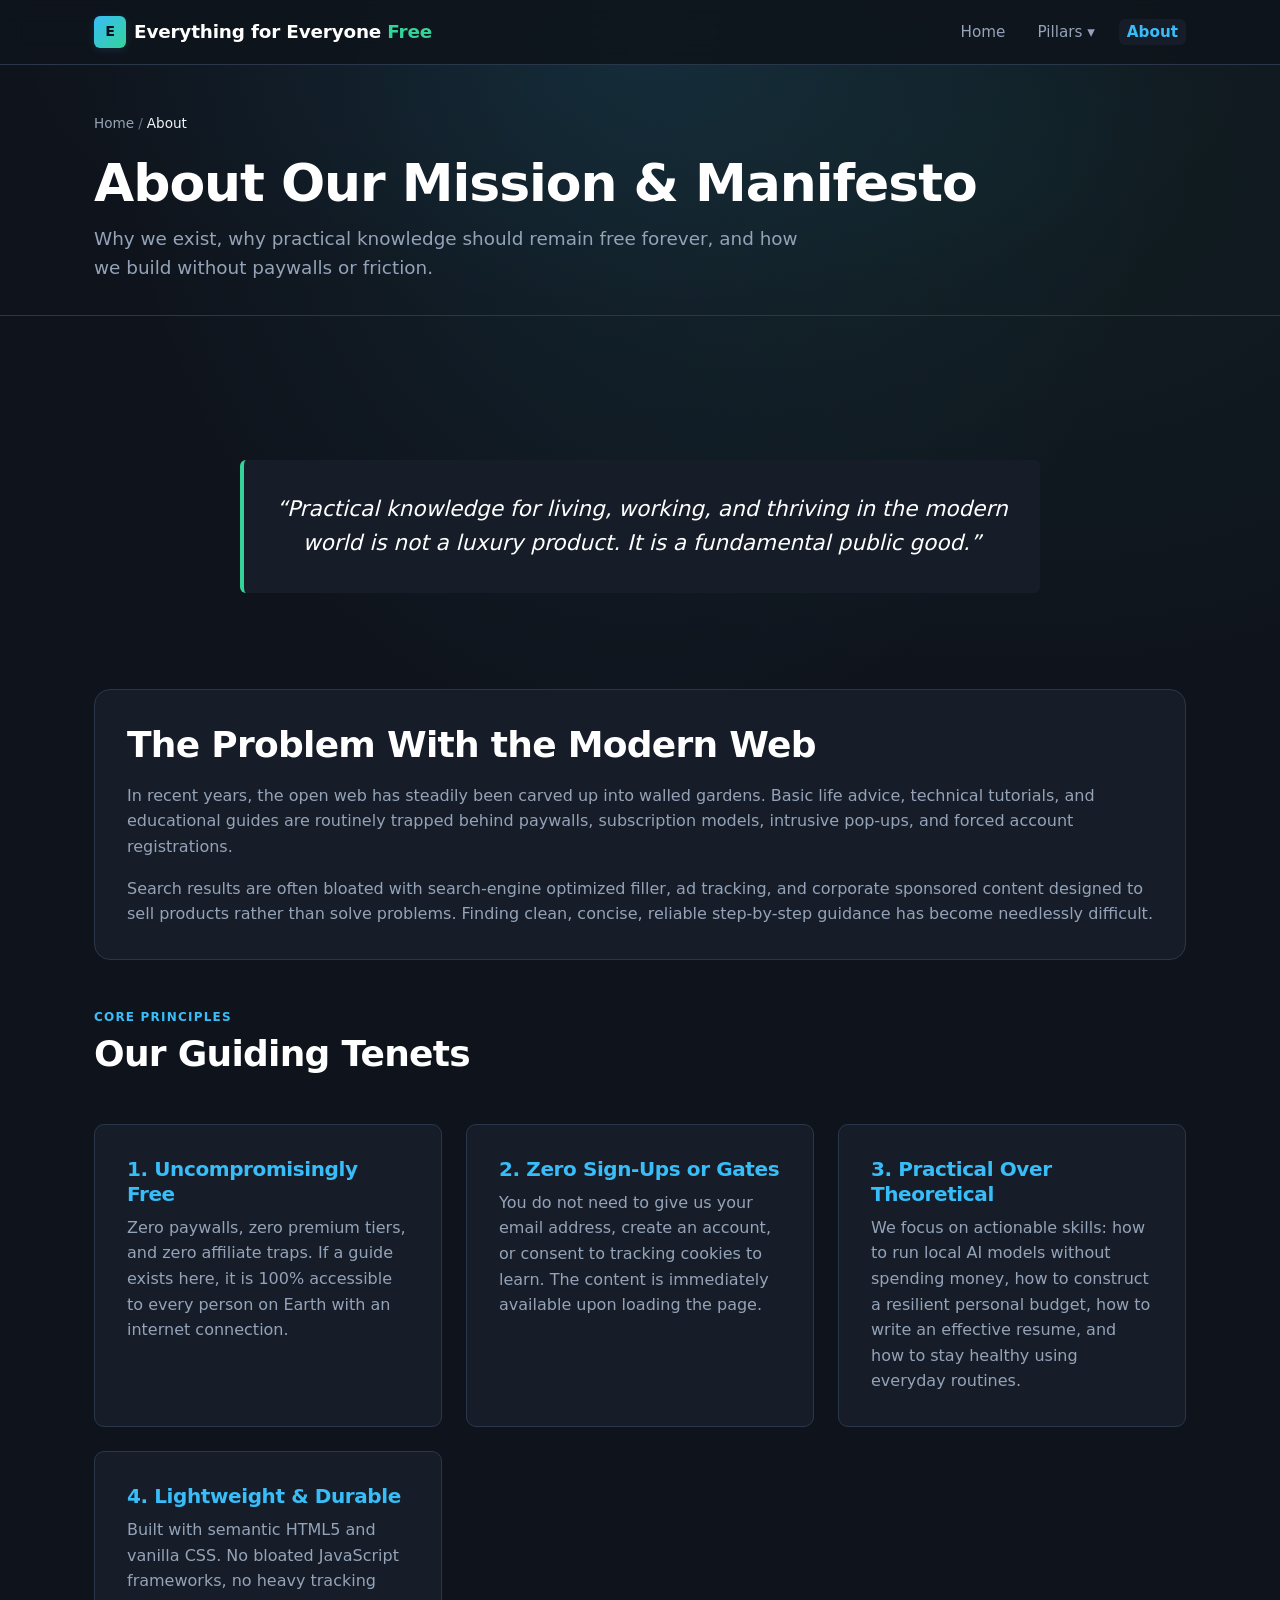
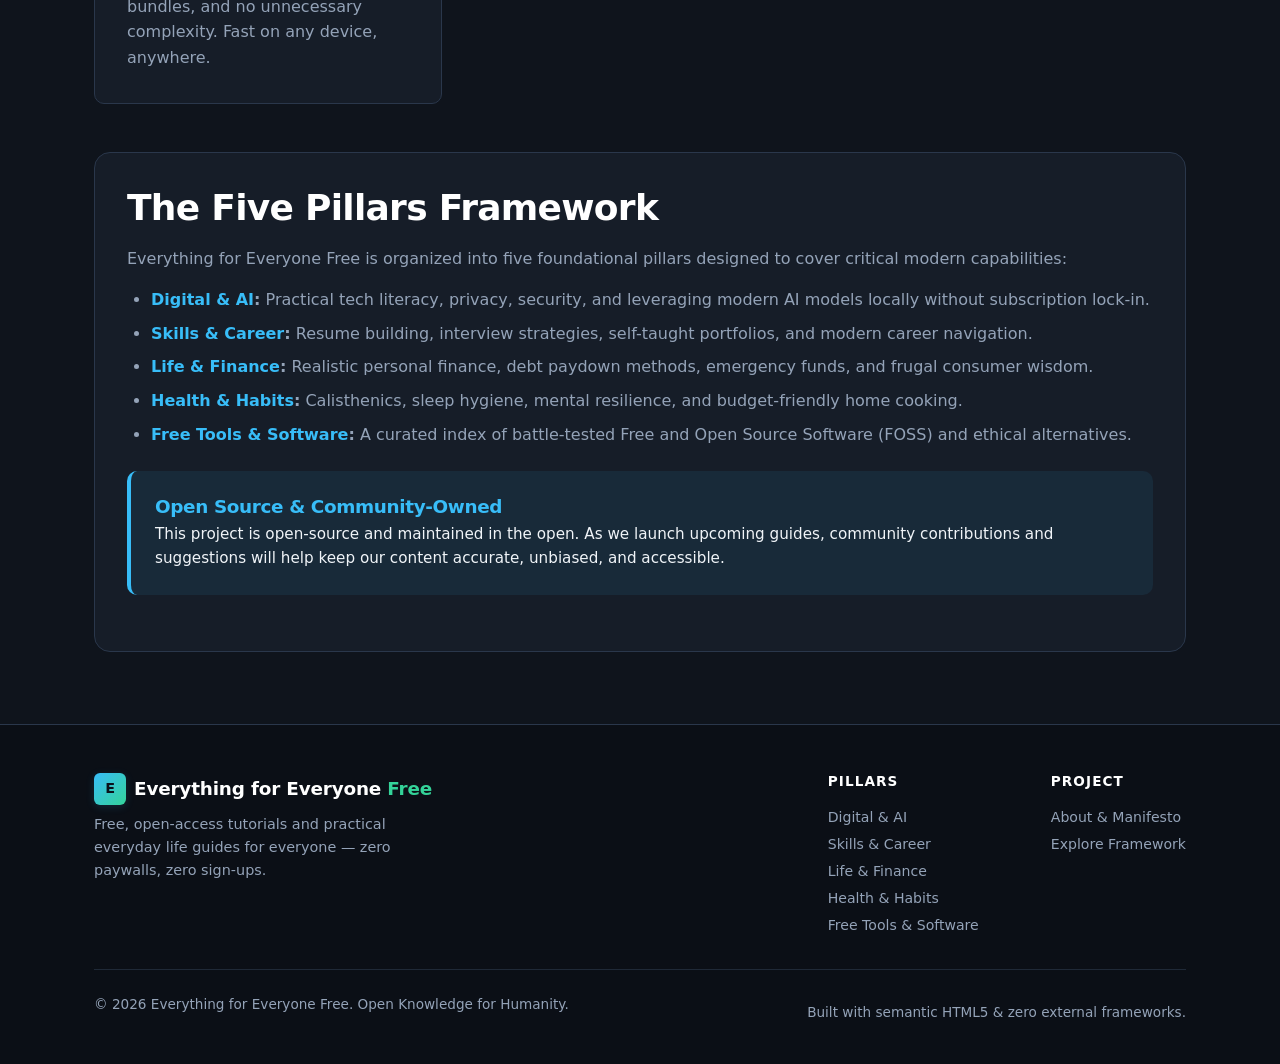
==== about.html @ e53edb07 "Day 01: initial scaffold" ====
<!DOCTYPE html>
<html lang="en">
<head>
  <meta charset="UTF-8">
  <meta name="viewport" content="width=device-width, initial-scale=1.0">
  <meta name="description" content="Learn about the mission, manifesto, and community principles behind Everything for Everyone Free.">
  <title>About &amp; Manifesto — Everything for Everyone Free</title>
  <link rel="stylesheet" href="css/style.css">
</head>
<body>
  <a href="#main-content" class="skip-link">Skip to main content</a>

  <!-- Header & Navigation -->
  <header class="site-header">
    <div class="container header-inner">
      <a href="index.html" class="brand-logo" aria-label="Everything for Everyone Free Homepage">
        <span class="brand-icon">E</span>
        <span>Everything for Everyone <span class="brand-highlight">Free</span></span>
      </a>

      <button class="nav-toggle" aria-label="Toggle navigation menu" aria-expanded="false" aria-controls="primary-nav">
        ☰
      </button>

      <nav id="primary-nav" class="site-nav" aria-label="Primary navigation">
        <ul>
          <li><a href="index.html">Home</a></li>
          <li class="nav-dropdown">
            <a href="index.html#pillars">Pillars ▾</a>
            <div class="nav-dropdown-menu">
              <a href="pillars/digital-ai.html">Digital &amp; AI</a>
              <a href="pillars/skills-career.html">Skills &amp; Career</a>
              <a href="pillars/life-finance.html">Life &amp; Finance</a>
              <a href="pillars/health-habits.html">Health &amp; Habits</a>
              <a href="pillars/free-tools.html">Free Tools</a>
            </div>
          </li>
          <li><a href="about.html" class="active" aria-current="page">About</a></li>
        </ul>
      </nav>
    </div>
  </header>

  <!-- Main Content -->
  <main id="main-content">
    <header class="page-header">
      <div class="container">
        <nav aria-label="Breadcrumb">
          <ul class="breadcrumbs">
            <li><a href="index.html">Home</a></li>
            <li aria-current="page">About</li>
          </ul>
        </nav>
        <h1 class="page-title">About Our Mission &amp; Manifesto</h1>
        <p class="page-intro">
          Why we exist, why practical knowledge should remain free forever, and how we build without paywalls or friction.
        </p>
      </div>
    </header>

    <div class="container" style="padding-bottom: var(--space-3xl);">
      <section class="about-hero">
        <blockquote class="manifesto-quote">
          “Practical knowledge for living, working, and thriving in the modern world is not a luxury product. It is a fundamental public good.”
        </blockquote>
      </section>

      <section class="topic-block" style="margin-bottom: var(--space-2xl);">
        <h2 style="margin-bottom: var(--space-md);">The Problem With the Modern Web</h2>
        <p>
          In recent years, the open web has steadily been carved up into walled gardens. Basic life advice, technical tutorials, and educational guides are routinely trapped behind paywalls, subscription models, intrusive pop-ups, and forced account registrations.
        </p>
        <p>
          Search results are often bloated with search-engine optimized filler, ad tracking, and corporate sponsored content designed to sell products rather than solve problems. Finding clean, concise, reliable step-by-step guidance has become needlessly difficult.
        </p>
      </section>

      <section style="margin-bottom: var(--space-2xl);">
        <div class="section-header" style="text-align: left;">
          <div class="section-tag">Core Principles</div>
          <h2 class="section-title">Our Guiding Tenets</h2>
        </div>

        <div class="grid principles-grid">
          <article class="principle-box">
            <h3>1. Uncompromisingly Free</h3>
            <p>
              Zero paywalls, zero premium tiers, and zero affiliate traps. If a guide exists here, it is 100% accessible to every person on Earth with an internet connection.
            </p>
          </article>

          <article class="principle-box">
            <h3>2. Zero Sign-Ups or Gates</h3>
            <p>
              You do not need to give us your email address, create an account, or consent to tracking cookies to learn. The content is immediately available upon loading the page.
            </p>
          </article>

          <article class="principle-box">
            <h3>3. Practical Over Theoretical</h3>
            <p>
              We focus on actionable skills: how to run local AI models without spending money, how to construct a resilient personal budget, how to write an effective resume, and how to stay healthy using everyday routines.
            </p>
          </article>

          <article class="principle-box">
            <h3>4. Lightweight &amp; Durable</h3>
            <p>
              Built with semantic HTML5 and vanilla CSS. No bloated JavaScript frameworks, no heavy tracking bundles, and no unnecessary complexity. Fast on any device, anywhere.
            </p>
          </article>
        </div>
      </section>

      <section class="topic-block">
        <h2 style="margin-bottom: var(--space-md);">The Five Pillars Framework</h2>
        <p>
          Everything for Everyone Free is organized into five foundational pillars designed to cover critical modern capabilities:
        </p>
        <ul style="padding-left: var(--space-lg); color: var(--color-text-muted); display: flex; flex-direction: column; gap: var(--space-sm); margin-bottom: var(--space-lg);">
          <li><strong><a href="pillars/digital-ai.html">Digital &amp; AI</a>:</strong> Practical tech literacy, privacy, security, and leveraging modern AI models locally without subscription lock-in.</li>
          <li><strong><a href="pillars/skills-career.html">Skills &amp; Career</a>:</strong> Resume building, interview strategies, self-taught portfolios, and modern career navigation.</li>
          <li><strong><a href="pillars/life-finance.html">Life &amp; Finance</a>:</strong> Realistic personal finance, debt paydown methods, emergency funds, and frugal consumer wisdom.</li>
          <li><strong><a href="pillars/health-habits.html">Health &amp; Habits</a>:</strong> Calisthenics, sleep hygiene, mental resilience, and budget-friendly home cooking.</li>
          <li><strong><a href="pillars/free-tools.html">Free Tools &amp; Software</a>:</strong> A curated index of battle-tested Free and Open Source Software (FOSS) and ethical alternatives.</li>
        </ul>
        <div class="callout">
          <h4>Open Source &amp; Community-Owned</h4>
          <p>
            This project is open-source and maintained in the open. As we launch upcoming guides, community contributions and suggestions will help keep our content accurate, unbiased, and accessible.
          </p>
        </div>
      </section>
    </div>
  </main>

  <!-- Site Footer -->
  <footer class="site-footer">
    <div class="container footer-inner">
      <div class="footer-top">
        <div class="footer-brand">
          <a href="index.html" class="brand-logo">
            <span class="brand-icon">E</span>
            <span>Everything for Everyone <span class="brand-highlight">Free</span></span>
          </a>
          <p>
            Free, open-access tutorials and practical everyday life guides for everyone — zero paywalls, zero sign-ups.
          </p>
        </div>

        <div class="footer-links-group">
          <div class="footer-col">
            <h4>Pillars</h4>
            <ul>
              <li><a href="pillars/digital-ai.html">Digital &amp; AI</a></li>
              <li><a href="pillars/skills-career.html">Skills &amp; Career</a></li>
              <li><a href="pillars/life-finance.html">Life &amp; Finance</a></li>
              <li><a href="pillars/health-habits.html">Health &amp; Habits</a></li>
              <li><a href="pillars/free-tools.html">Free Tools &amp; Software</a></li>
            </ul>
          </div>

          <div class="footer-col">
            <h4>Project</h4>
            <ul>
              <li><a href="about.html">About &amp; Manifesto</a></li>
              <li><a href="index.html#pillars">Explore Framework</a></li>
            </ul>
          </div>
        </div>
      </div>

      <div class="footer-bottom">
        <p>© <span class="current-year">2026</span> Everything for Everyone Free. Open Knowledge for Humanity.</p>
        <p>Built with semantic HTML5 &amp; zero external frameworks.</p>
      </div>
    </div>
  </footer>

  <script src="js/main.js"></script>
</body>
</html>
---- css/style.css ----
/* ==========================================================================
   Everything for Everyone Free — Core Stylesheet
   Zero external frameworks. Pure semantic HTML5 + Modern CSS.
   ========================================================================== */

/* --- Custom Properties / Design Tokens --- */
:root {
  --font-sans: system-ui, -apple-system, BlinkMacSystemFont, "Segoe UI", Roboto, "Helvetica Neue", Arial, sans-serif;
  --font-mono: ui-monospace, SFMono-Regular, Menlo, Monaco, Consolas, "Liberation Mono", "Courier New", monospace;

  /* Color Palette - Clean, high contrast, warm neutral aesthetic */
  --color-bg: #0f141c;
  --color-surface: #161d28;
  --color-surface-hover: #1e2736;
  --color-surface-elevated: #242f42;
  --color-border: #2a374b;
  --color-border-subtle: #1f2937;
  
  --color-text: #f0f4f8;
  --color-text-muted: #94a3b8;
  --color-text-dim: #64748b;
  
  --color-primary: #38bdf8;
  --color-primary-glow: rgba(56, 189, 248, 0.15);
  --color-primary-dark: #0284c7;
  --color-accent: #34d399;
  --color-accent-glow: rgba(52, 211, 153, 0.15);
  
  /* Pillar Badge Colors */
  --pillar-ai: #60a5fa;
  --pillar-career: #a78bfa;
  --pillar-finance: #34d399;
  --pillar-health: #fbbf24;
  --pillar-tools: #f472b6;

  /* Spacing Scale */
  --space-xs: 0.25rem;
  --space-sm: 0.5rem;
  --space-md: 1rem;
  --space-lg: 1.5rem;
  --space-xl: 2rem;
  --space-2xl: 3rem;
  --space-3xl: 4.5rem;

  /* Sizing & Borders */
  --container-max: 1140px;
  --radius-sm: 6px;
  --radius-md: 10px;
  --radius-lg: 16px;
  --radius-full: 9999px;

  /* Transitions */
  --transition-fast: 150ms ease;
  --transition-normal: 250ms ease;
  
  /* Elevation Shadows */
  --shadow-sm: 0 1px 2px rgba(0, 0, 0, 0.3);
  --shadow-md: 0 4px 12px rgba(0, 0, 0, 0.35);
  --shadow-lg: 0 12px 32px rgba(0, 0, 0, 0.45);
}

/* --- Base / Reset Styles --- */
*, *::before, *::after {
  box-sizing: border-box;
  margin: 0;
  padding: 0;
}

html {
  font-family: var(--font-sans);
  font-size: 16px;
  line-height: 1.6;
  color: var(--color-text);
  background-color: var(--color-bg);
  scroll-behavior: smooth;
  -webkit-text-size-adjust: 100%;
}

body {
  min-height: 100vh;
  display: flex;
  flex-direction: column;
  background-color: var(--color-bg);
  background-image: 
    radial-gradient(ellipse at 50% 0%, rgba(56, 189, 248, 0.08) 0%, transparent 60%),
    radial-gradient(ellipse at 80% 20%, rgba(52, 211, 153, 0.05) 0%, transparent 50%);
  background-repeat: no-repeat;
  background-attachment: fixed;
}

img, svg, picture {
  display: block;
  max-width: 100%;
}

a {
  color: var(--color-primary);
  text-decoration: none;
  transition: color var(--transition-fast);
}

a:hover {
  color: #7dd3fc;
  text-decoration: underline;
  text-underline-offset: 3px;
}

/* Accessible focus ring */
:focus-visible {
  outline: 2px solid var(--color-primary);
  outline-offset: 3px;
  border-radius: var(--radius-sm);
}

/* Skip link for keyboard accessibility */
.skip-link {
  position: absolute;
  top: -100px;
  left: var(--space-md);
  background: var(--color-primary);
  color: #0f172a;
  padding: var(--space-sm) var(--space-md);
  font-weight: 600;
  border-radius: var(--radius-sm);
  z-index: 9999;
  transition: top var(--transition-fast);
}

.skip-link:focus {
  top: var(--space-md);
}

/* Typography elements */
h1, h2, h3, h4, h5, h6 {
  color: #ffffff;
  line-height: 1.25;
  font-weight: 700;
  letter-spacing: -0.02em;
}

h1 { font-size: clamp(2rem, 5vw, 3.25rem); }
h2 { font-size: clamp(1.5rem, 3.5vw, 2.25rem); }
h3 { font-size: clamp(1.2rem, 2.5vw, 1.5rem); }
h4 { font-size: 1.15rem; }

p {
  margin-bottom: var(--space-md);
  color: var(--color-text-muted);
}

p:last-child {
  margin-bottom: 0;
}

code {
  font-family: var(--font-mono);
  font-size: 0.9em;
  background-color: var(--color-surface-elevated);
  padding: 0.15em 0.4em;
  border-radius: var(--radius-sm);
  color: #e2e8f0;
}

/* --- Layout Container --- */
.container {
  width: 100%;
  max-width: var(--container-max);
  margin-inline: auto;
  padding-inline: var(--space-lg);
}

/* --- Site Header & Navigation --- */
.site-header {
  position: sticky;
  top: 0;
  z-index: 100;
  background-color: rgba(15, 20, 28, 0.85);
  backdrop-filter: blur(12px);
  -webkit-backdrop-filter: blur(12px);
  border-bottom: 1px solid var(--color-border);
}

.header-inner {
  display: flex;
  align-items: center;
  justify-content: space-between;
  padding-block: var(--space-md);
}

.brand-logo {
  display: flex;
  align-items: center;
  gap: var(--space-sm);
  font-size: 1.15rem;
  font-weight: 700;
  color: #ffffff;
  text-decoration: none;
  letter-spacing: -0.01em;
}

.brand-logo:hover {
  text-decoration: none;
}

.brand-icon {
  display: inline-flex;
  align-items: center;
  justify-content: center;
  width: 32px;
  height: 32px;
  background: linear-gradient(135deg, var(--color-primary), var(--color-accent));
  color: #0b111a;
  border-radius: var(--radius-sm);
  font-weight: 800;
  font-size: 0.9rem;
  box-shadow: 0 2px 8px var(--color-primary-glow);
}

.brand-highlight {
  color: var(--color-accent);
  font-weight: 800;
}

.nav-toggle {
  display: none;
  background: transparent;
  border: 1px solid var(--color-border);
  color: var(--color-text);
  padding: var(--space-xs) var(--space-sm);
  border-radius: var(--radius-sm);
  font-size: 1.25rem;
  cursor: pointer;
  line-height: 1;
}

.site-nav ul {
  display: flex;
  align-items: center;
  list-style: none;
  gap: var(--space-md);
}

.site-nav a {
  color: var(--color-text-muted);
  font-size: 0.95rem;
  font-weight: 500;
  padding: var(--space-xs) var(--space-sm);
  border-radius: var(--radius-sm);
  transition: all var(--transition-fast);
}

.site-nav a:hover,
.site-nav a.active {
  color: #ffffff;
  background-color: var(--color-surface);
  text-decoration: none;
}

.site-nav a.active {
  color: var(--color-primary);
  font-weight: 600;
}

/* Nav dropdown for pillars */
.nav-dropdown {
  position: relative;
}

.nav-dropdown-menu {
  display: none;
  position: absolute;
  top: 100%;
  left: 0;
  min-width: 200px;
  background-color: var(--color-surface);
  border: 1px solid var(--color-border);
  border-radius: var(--radius-md);
  padding: var(--space-xs) 0;
  box-shadow: var(--shadow-lg);
  flex-direction: column;
  gap: 2px;
  z-index: 101;
}

.nav-dropdown:hover .nav-dropdown-menu,
.nav-dropdown:focus-within .nav-dropdown-menu {
  display: flex;
}

.nav-dropdown-menu a {
  padding: var(--space-xs) var(--space-md);
  border-radius: 0;
  width: 100%;
  display: block;
}

/* --- Hero Section --- */
.hero-section {
  padding-block: var(--space-3xl) var(--space-2xl);
  text-align: center;
  position: relative;
}

.hero-badge {
  display: inline-flex;
  align-items: center;
  gap: var(--space-xs);
  padding: 0.35rem 0.85rem;
  border-radius: var(--radius-full);
  background-color: var(--color-surface);
  border: 1px solid var(--color-border);
  color: var(--color-accent);
  font-size: 0.85rem;
  font-weight: 600;
  margin-bottom: var(--space-lg);
  box-shadow: 0 2px 8px rgba(0, 0, 0, 0.2);
}

.hero-badge .pulse-dot {
  width: 8px;
  height: 8px;
  background-color: var(--color-accent);
  border-radius: 50%;
  box-shadow: 0 0 8px var(--color-accent);
}

.hero-title {
  margin-bottom: var(--space-lg);
  max-width: 860px;
  margin-inline: auto;
}

.gradient-text {
  background: linear-gradient(135deg, #ffffff 40%, var(--color-primary) 80%, var(--color-accent) 100%);
  -webkit-background-clip: text;
  -webkit-text-fill-color: transparent;
  background-clip: text;
}

.hero-subtitle {
  font-size: clamp(1.1rem, 2.2vw, 1.35rem);
  max-width: 720px;
  margin-inline: auto;
  margin-bottom: var(--space-2xl);
  color: var(--color-text-muted);
  line-height: 1.6;
}

.hero-actions {
  display: flex;
  flex-wrap: wrap;
  gap: var(--space-md);
  justify-content: center;
  align-items: center;
  margin-bottom: var(--space-2xl);
}

/* --- Buttons & Pills --- */
.btn {
  display: inline-flex;
  align-items: center;
  justify-content: center;
  gap: var(--space-xs);
  padding: 0.75rem 1.4rem;
  font-size: 0.95rem;
  font-weight: 600;
  border-radius: var(--radius-md);
  border: 1px solid transparent;
  cursor: pointer;
  text-decoration: none;
  transition: all var(--transition-fast);
  line-height: 1.2;
}

.btn:hover {
  text-decoration: none;
  transform: translateY(-1px);
}

.btn:active {
  transform: translateY(0);
}

.btn-primary {
  background-color: var(--color-primary);
  color: #0b111a;
  box-shadow: 0 4px 14px var(--color-primary-glow);
}

.btn-primary:hover {
  background-color: #7dd3fc;
  box-shadow: 0 6px 20px rgba(56, 189, 248, 0.35);
  color: #0b111a;
}

.btn-secondary {
  background-color: var(--color-surface);
  color: var(--color-text);
  border-color: var(--color-border);
}

.btn-secondary:hover {
  background-color: var(--color-surface-hover);
  border-color: var(--color-text-dim);
  color: #ffffff;
}

/* --- Feature Highlights / Pillars Grid --- */
.section-header {
  text-align: center;
  margin-bottom: var(--space-2xl);
}

.section-tag {
  text-transform: uppercase;
  font-size: 0.75rem;
  letter-spacing: 0.1em;
  font-weight: 700;
  color: var(--color-primary);
  margin-bottom: var(--space-xs);
}

.section-title {
  margin-bottom: var(--space-sm);
}

.section-desc {
  max-width: 620px;
  margin-inline: auto;
  font-size: 1.05rem;
}

.grid {
  display: grid;
  gap: var(--space-lg);
}

.pillars-grid {
  grid-template-columns: repeat(auto-fit, minmax(300px, 1fr));
}

.pillar-card {
  background-color: var(--color-surface);
  border: 1px solid var(--color-border);
  border-radius: var(--radius-lg);
  padding: var(--space-xl);
  display: flex;
  flex-direction: column;
  text-decoration: none;
  color: inherit;
  position: relative;
  overflow: hidden;
  transition: transform var(--transition-normal), border-color var(--transition-normal), box-shadow var(--transition-normal);
}

.pillar-card::before {
  content: "";
  position: absolute;
  top: 0;
  left: 0;
  right: 0;
  height: 3px;
  background: var(--pillar-color, var(--color-primary));
  opacity: 0.8;
  transition: opacity var(--transition-fast);
}

.pillar-card:hover {
  text-decoration: none;
  transform: translateY(-4px);
  border-color: var(--color-text-dim);
  box-shadow: var(--shadow-lg);
}

.pillar-card:hover::before {
  opacity: 1;
  height: 4px;
}

.pillar-ai { --pillar-color: var(--pillar-ai); }
.pillar-career { --pillar-color: var(--pillar-career); }
.pillar-finance { --pillar-color: var(--pillar-finance); }
.pillar-health { --pillar-color: var(--pillar-health); }
.pillar-tools { --pillar-color: var(--pillar-tools); }

.card-icon {
  font-size: 1.75rem;
  margin-bottom: var(--space-md);
  display: inline-block;
}

.card-title {
  font-size: 1.25rem;
  margin-bottom: var(--space-xs);
  display: flex;
  align-items: center;
  justify-content: space-between;
}

.card-title .arrow {
  font-size: 1rem;
  color: var(--color-text-dim);
  transition: transform var(--transition-fast), color var(--transition-fast);
}

.pillar-card:hover .card-title .arrow {
  color: var(--pillar-color, var(--color-primary));
  transform: translateX(4px);
}

.card-desc {
  font-size: 0.95rem;
  line-height: 1.5;
  color: var(--color-text-muted);
  flex-grow: 1;
  margin-bottom: var(--space-md);
}

.card-tags {
  display: flex;
  flex-wrap: wrap;
  gap: var(--space-xs);
  margin-top: auto;
}

.tag {
  font-size: 0.75rem;
  padding: 0.2rem 0.5rem;
  border-radius: var(--radius-sm);
  background-color: var(--color-surface-elevated);
  color: var(--color-text-muted);
  font-weight: 500;
}

/* --- Pledge / Value Props --- */
.values-section {
  padding-block: var(--space-3xl);
  border-top: 1px solid var(--color-border-subtle);
  border-bottom: 1px solid var(--color-border-subtle);
  background-color: rgba(22, 29, 40, 0.4);
}

.values-grid {
  grid-template-columns: repeat(auto-fit, minmax(240px, 1fr));
}

.value-card {
  padding: var(--space-lg);
  border-radius: var(--radius-md);
  background-color: var(--color-surface);
  border: 1px solid var(--color-border);
}

.value-card h3 {
  font-size: 1.15rem;
  margin-bottom: var(--space-xs);
  display: flex;
  align-items: center;
  gap: var(--space-xs);
}

.value-card p {
  font-size: 0.9rem;
  color: var(--color-text-muted);
}

/* --- Page Header for Subpages --- */
.page-header {
  padding-block: var(--space-2xl) var(--space-xl);
  border-bottom: 1px solid var(--color-border);
  margin-bottom: var(--space-2xl);
  background: radial-gradient(ellipse at top, rgba(56, 189, 248, 0.05) 0%, transparent 70%);
}

.breadcrumbs {
  display: flex;
  align-items: center;
  gap: var(--space-xs);
  font-size: 0.85rem;
  color: var(--color-text-dim);
  margin-bottom: var(--space-md);
  list-style: none;
}

.breadcrumbs li:not(:last-child)::after {
  content: "/";
  margin-left: var(--space-xs);
  color: var(--color-text-dim);
}

.breadcrumbs a {
  color: var(--color-text-muted);
}

.breadcrumbs a:hover {
  color: var(--color-primary);
}

.breadcrumbs [aria-current="page"] {
  color: var(--color-text);
  font-weight: 500;
}

.page-title {
  margin-bottom: var(--space-sm);
}

.page-intro {
  font-size: 1.15rem;
  color: var(--color-text-muted);
  max-width: 720px;
}

/* --- Content Modules / Article Lists --- */
.content-grid {
  display: grid;
  grid-template-columns: 2fr 1fr;
  gap: var(--space-2xl);
  align-items: start;
}

.main-content {
  display: flex;
  flex-direction: column;
  gap: var(--space-2xl);
}

.sidebar {
  background-color: var(--color-surface);
  border: 1px solid var(--color-border);
  border-radius: var(--radius-lg);
  padding: var(--space-lg);
  position: sticky;
  top: 5rem;
}

.sidebar h3 {
  font-size: 1.1rem;
  margin-bottom: var(--space-md);
  padding-bottom: var(--space-xs);
  border-bottom: 1px solid var(--color-border);
}

.sidebar-list {
  list-style: none;
  display: flex;
  flex-direction: column;
  gap: var(--space-sm);
}

.sidebar-list a {
  display: block;
  font-size: 0.9rem;
  color: var(--color-text-muted);
  padding: var(--space-xs) var(--space-sm);
  border-radius: var(--radius-sm);
}

.sidebar-list a:hover {
  background-color: var(--color-surface-elevated);
  color: #ffffff;
  text-decoration: none;
}

.topic-block {
  background-color: var(--color-surface);
  border: 1px solid var(--color-border);
  border-radius: var(--radius-lg);
  padding: var(--space-xl);
}

.topic-header {
  display: flex;
  align-items: baseline;
  justify-content: space-between;
  margin-bottom: var(--space-md);
  flex-wrap: wrap;
  gap: var(--space-sm);
}

.topic-status {
  font-size: 0.75rem;
  font-weight: 600;
  padding: 0.2rem 0.6rem;
  border-radius: var(--radius-full);
  background-color: rgba(52, 211, 153, 0.15);
  color: var(--color-accent);
}

.topic-status.planned {
  background-color: rgba(96, 165, 250, 0.15);
  color: var(--pillar-ai);
}

.resource-list {
  list-style: none;
  display: flex;
  flex-direction: column;
  gap: var(--space-md);
}

.resource-item {
  border: 1px solid var(--color-border);
  border-radius: var(--radius-md);
  padding: var(--space-md);
  background-color: var(--color-surface-elevated);
  transition: transform var(--transition-fast), border-color var(--transition-fast);
}

.resource-item:hover {
  transform: translateY(-2px);
  border-color: var(--color-primary);
}

.resource-item h4 {
  font-size: 1rem;
  margin-bottom: var(--space-xs);
  color: #ffffff;
}

.resource-item p {
  font-size: 0.88rem;
  margin-bottom: 0;
  color: var(--color-text-muted);
}

/* Callout Box */
.callout {
  padding: var(--space-lg);
  border-radius: var(--radius-md);
  background-color: rgba(56, 189, 248, 0.08);
  border-left: 4px solid var(--color-primary);
  margin-block: var(--space-lg);
}

.callout h4 {
  margin-bottom: var(--space-xs);
  color: var(--color-primary);
}

.callout p {
  color: var(--color-text);
  font-size: 0.95rem;
}

/* --- About Page Specifics --- */
.about-hero {
  max-width: 800px;
  margin-inline: auto;
  text-align: center;
  padding-block: var(--space-2xl);
}

.principles-grid {
  grid-template-columns: repeat(auto-fit, minmax(280px, 1fr));
  margin-block: var(--space-xl);
}

.principle-box {
  background-color: var(--color-surface);
  border: 1px solid var(--color-border);
  border-radius: var(--radius-md);
  padding: var(--space-xl);
}

.principle-box h3 {
  font-size: 1.25rem;
  margin-bottom: var(--space-sm);
  color: var(--color-primary);
}

.manifesto-quote {
  font-size: 1.35rem;
  line-height: 1.6;
  font-style: italic;
  padding: var(--space-xl);
  border-left: 4px solid var(--color-accent);
  background-color: var(--color-surface);
  border-radius: var(--radius-sm);
  margin-block: var(--space-2xl);
  color: #ffffff;
}

/* --- Site Footer --- */
.site-footer {
  margin-top: auto;
  border-top: 1px solid var(--color-border);
  background-color: #0b0f16;
  padding-block: var(--space-2xl) var(--space-xl);
  font-size: 0.9rem;
}

.footer-inner {
  display: flex;
  flex-direction: column;
  gap: var(--space-xl);
}

.footer-top {
  display: flex;
  justify-content: space-between;
  flex-wrap: wrap;
  gap: var(--space-2xl);
}

.footer-brand {
  max-width: 360px;
}

.footer-brand p {
  font-size: 0.9rem;
  margin-top: var(--space-sm);
}

.footer-links-group {
  display: flex;
  flex-wrap: wrap;
  gap: var(--space-3xl);
}

.footer-col h4 {
  font-size: 0.85rem;
  text-transform: uppercase;
  letter-spacing: 0.08em;
  color: #ffffff;
  margin-bottom: var(--space-md);
}

.footer-col ul {
  list-style: none;
  display: flex;
  flex-direction: column;
  gap: var(--space-xs);
}

.footer-col a {
  color: var(--color-text-muted);
  font-size: 0.88rem;
}

.footer-col a:hover {
  color: #ffffff;
}

.footer-bottom {
  display: flex;
  justify-content: space-between;
  align-items: center;
  flex-wrap: wrap;
  gap: var(--space-md);
  padding-top: var(--space-lg);
  border-top: 1px solid var(--color-border-subtle);
  color: var(--color-text-dim);
  font-size: 0.85rem;
}

/* --- Responsive Adjustments --- */
@media (max-width: 860px) {
  .content-grid {
    grid-template-columns: 1fr;
  }
  
  .sidebar {
    position: static;
    order: -1;
  }
}

@media (max-width: 768px) {
  .nav-toggle {
    display: block;
  }

  .site-nav {
    display: none;
    position: absolute;
    top: 100%;
    left: 0;
    right: 0;
    background-color: var(--color-surface);
    border-bottom: 1px solid var(--color-border);
    padding: var(--space-md);
    box-shadow: var(--shadow-lg);
  }

  .site-nav.is-open {
    display: block;
  }

  .site-nav ul {
    flex-direction: column;
    align-items: flex-start;
    gap: var(--space-xs);
  }

  .site-nav a {
    display: block;
    width: 100%;
    padding: var(--space-sm);
  }

  .nav-dropdown {
    width: 100%;
  }

  .nav-dropdown-menu {
    position: static;
    display: flex;
    background-color: var(--color-surface-elevated);
    box-shadow: none;
    border: none;
    margin-left: var(--space-md);
    margin-top: var(--space-xs);
  }

  .footer-top {
    flex-direction: column;
    gap: var(--space-xl);
  }

  .footer-links-group {
    gap: var(--space-xl);
  }
}
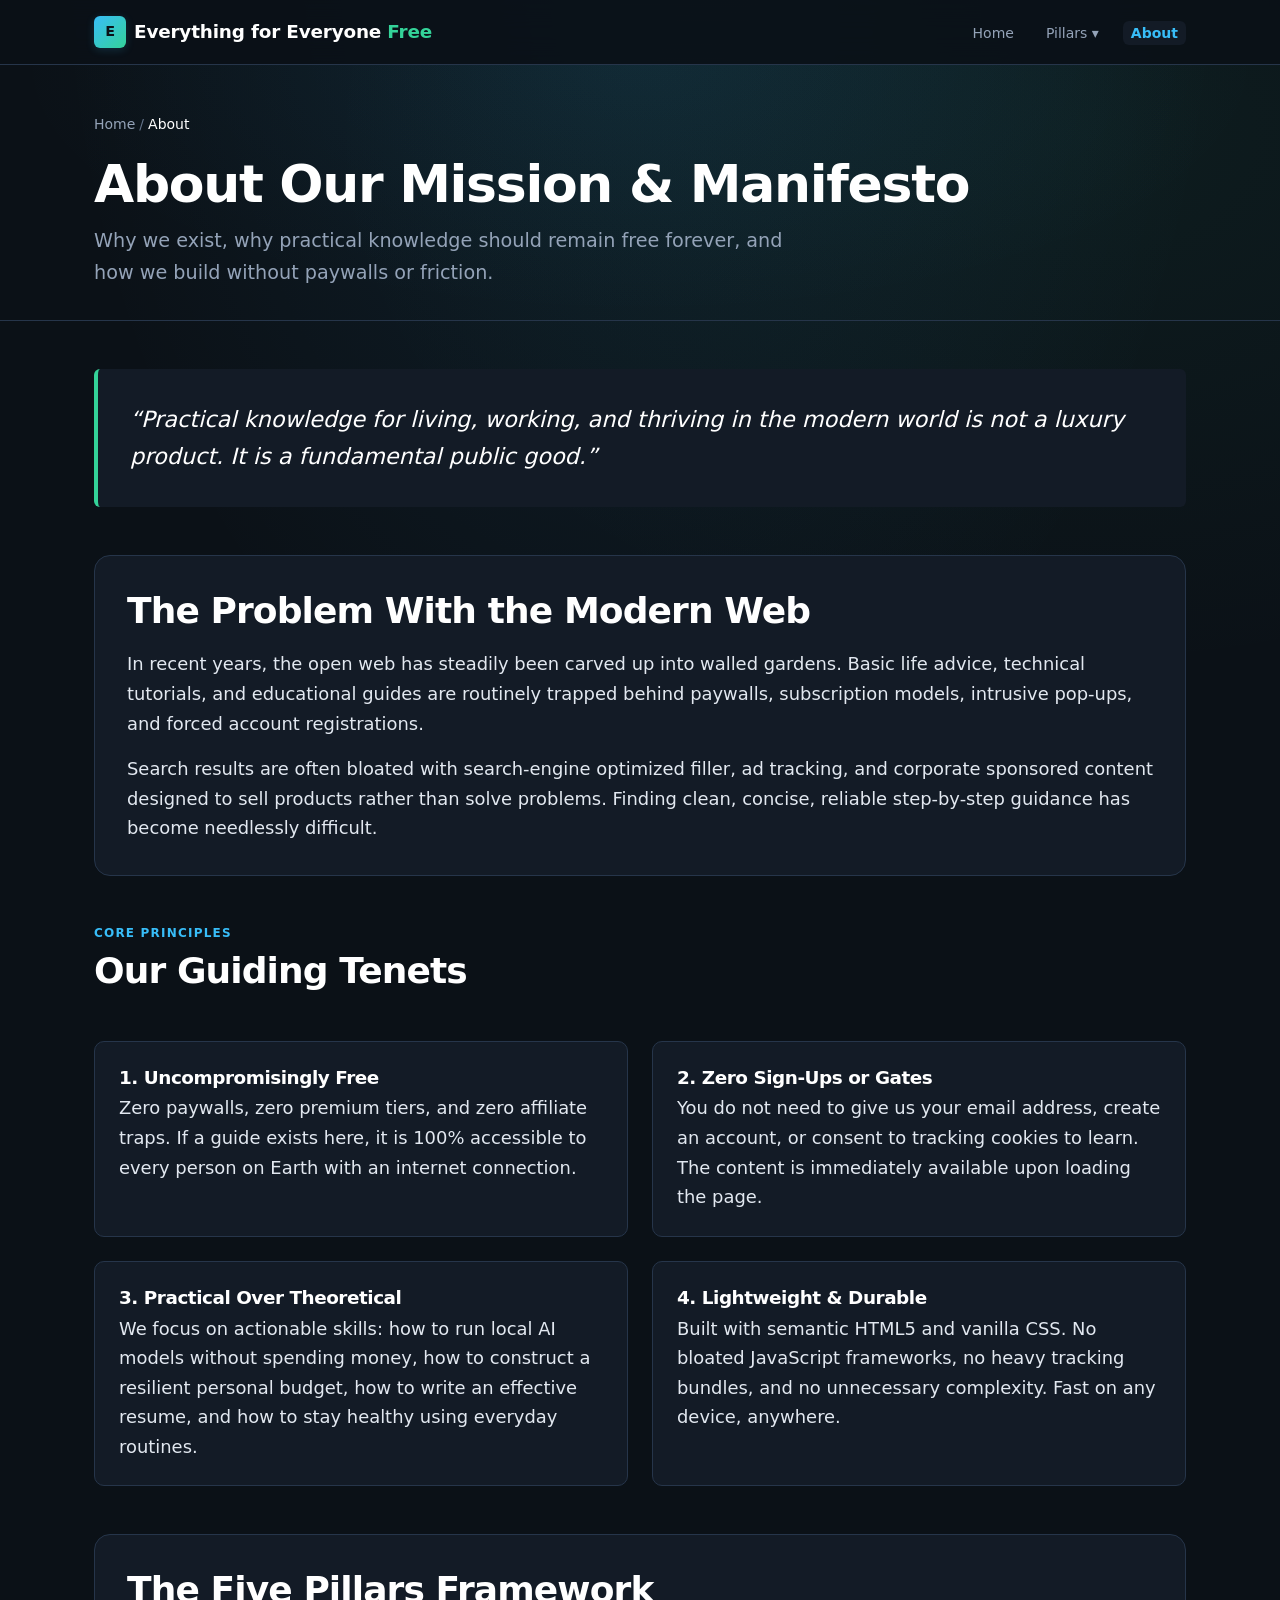
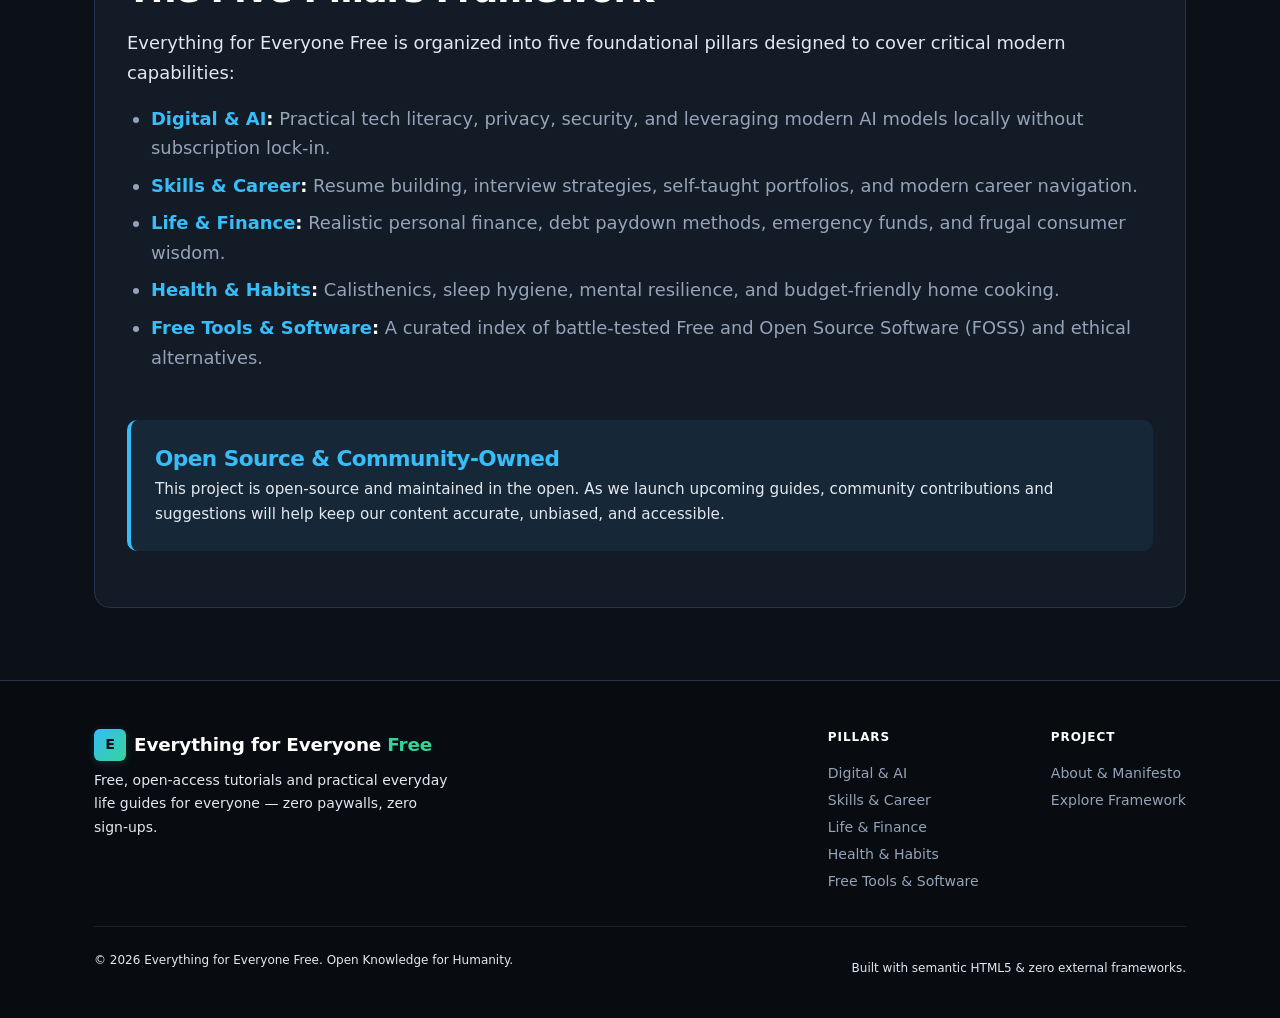
==== commit 7dec019b: "Day 02: global CSS system and mobile grid" ====
--- a/about.html
+++ b/about.html
@@ -65,7 +65,7 @@
         </blockquote>
       </section>
 
-      <section class="topic-block" style="margin-bottom: var(--space-2xl);">
+      <section class="card topic-block" style="margin-bottom: var(--space-2xl);">
         <h2 style="margin-bottom: var(--space-md);">The Problem With the Modern Web</h2>
         <p>
           In recent years, the open web has steadily been carved up into walled gardens. Basic life advice, technical tutorials, and educational guides are routinely trapped behind paywalls, subscription models, intrusive pop-ups, and forced account registrations.
@@ -81,29 +81,29 @@
           <h2 class="section-title">Our Guiding Tenets</h2>
         </div>
 
-        <div class="grid principles-grid">
-          <article class="principle-box">
+        <div class="grid-2 principles-grid">
+          <article class="card principle-box">
             <h3>1. Uncompromisingly Free</h3>
             <p>
               Zero paywalls, zero premium tiers, and zero affiliate traps. If a guide exists here, it is 100% accessible to every person on Earth with an internet connection.
             </p>
           </article>
 
-          <article class="principle-box">
+          <article class="card principle-box">
             <h3>2. Zero Sign-Ups or Gates</h3>
             <p>
               You do not need to give us your email address, create an account, or consent to tracking cookies to learn. The content is immediately available upon loading the page.
             </p>
           </article>
 
-          <article class="principle-box">
+          <article class="card principle-box">
             <h3>3. Practical Over Theoretical</h3>
             <p>
               We focus on actionable skills: how to run local AI models without spending money, how to construct a resilient personal budget, how to write an effective resume, and how to stay healthy using everyday routines.
             </p>
           </article>
 
-          <article class="principle-box">
+          <article class="card principle-box">
             <h3>4. Lightweight &amp; Durable</h3>
             <p>
               Built with semantic HTML5 and vanilla CSS. No bloated JavaScript frameworks, no heavy tracking bundles, and no unnecessary complexity. Fast on any device, anywhere.
@@ -112,7 +112,7 @@
         </div>
       </section>
 
-      <section class="topic-block">
+      <section class="card topic-block">
         <h2 style="margin-bottom: var(--space-md);">The Five Pillars Framework</h2>
         <p>
           Everything for Everyone Free is organized into five foundational pillars designed to cover critical modern capabilities:
--- a/css/style.css
+++ b/css/style.css
@@ -1,65 +1,101 @@
 /* ==========================================================================
-   Everything for Everyone Free — Core Stylesheet
-   Zero external frameworks. Pure semantic HTML5 + Modern CSS.
+   Everything for Everyone Free — Global Design System
+   Pure semantic HTML5 + Modern CSS (Zero external frameworks)
+   Dark Theme: #0B1117 background, Cyan/Emerald accents, Clean White text
    ========================================================================== */
 
-/* --- Custom Properties / Design Tokens --- */
+/* --- 1. CSS Custom Properties / Design Tokens --- */
 :root {
+  /* Fonts */
   --font-sans: system-ui, -apple-system, BlinkMacSystemFont, "Segoe UI", Roboto, "Helvetica Neue", Arial, sans-serif;
   --font-mono: ui-monospace, SFMono-Regular, Menlo, Monaco, Consolas, "Liberation Mono", "Courier New", monospace;
 
-  /* Color Palette - Clean, high contrast, warm neutral aesthetic */
-  --color-bg: #0f141c;
-  --color-surface: #161d28;
-  --color-surface-hover: #1e2736;
-  --color-surface-elevated: #242f42;
-  --color-border: #2a374b;
-  --color-border-subtle: #1f2937;
-  
-  --color-text: #f0f4f8;
+  /* Color Palette - Dark Theme */
+  --color-bg: #0B1117;
+  --color-surface: #131b26;
+  --color-surface-hover: #1b2636;
+  --color-surface-elevated: #212e42;
+  --color-border: #26354a;
+  --color-border-subtle: #192433;
+
+  /* Clean White & Neutral Text Hierarchy */
+  --color-text-white: #ffffff;
+  --color-text: #ffffff;
+  --color-text-body: #e2e8f0;
   --color-text-muted: #94a3b8;
   --color-text-dim: #64748b;
-  
-  --color-primary: #38bdf8;
-  --color-primary-glow: rgba(56, 189, 248, 0.15);
-  --color-primary-dark: #0284c7;
-  --color-accent: #34d399;
-  --color-accent-glow: rgba(52, 211, 153, 0.15);
-  
-  /* Pillar Badge Colors */
-  --pillar-ai: #60a5fa;
+
+  /* Cyan & Emerald Accents */
+  --color-cyan: #38bdf8;
+  --color-cyan-glow: rgba(56, 189, 248, 0.18);
+  --color-cyan-dark: #0284c7;
+
+  --color-emerald: #34d399;
+  --color-emerald-glow: rgba(52, 211, 153, 0.18);
+  --color-emerald-dark: #059669;
+
+  --color-primary: var(--color-cyan);
+  --color-primary-glow: var(--color-cyan-glow);
+  --color-primary-dark: var(--color-cyan-dark);
+
+  --color-accent: var(--color-emerald);
+  --color-accent-glow: var(--color-emerald-glow);
+  --color-accent-dark: var(--color-emerald-dark);
+
+  /* Pillar Thematic Accents */
+  --pillar-ai: #38bdf8;
   --pillar-career: #a78bfa;
   --pillar-finance: #34d399;
   --pillar-health: #fbbf24;
   --pillar-tools: #f472b6;
 
-  /* Spacing Scale */
-  --space-xs: 0.25rem;
-  --space-sm: 0.5rem;
-  --space-md: 1rem;
-  --space-lg: 1.5rem;
-  --space-xl: 2rem;
-  --space-2xl: 3rem;
-  --space-3xl: 4.5rem;
-
-  /* Sizing & Borders */
-  --container-max: 1140px;
+  /* Spacing Scale (Mobile-first) */
+  --space-xs: 0.25rem;   /* 4px */
+  --space-sm: 0.5rem;    /* 8px */
+  --space-md: 1rem;      /* 16px */
+  --space-lg: 1.5rem;    /* 24px */
+  --space-xl: 2rem;      /* 32px */
+  --space-2xl: 3rem;     /* 48px */
+  --space-3xl: 4.5rem;   /* 72px */
+  --space-4xl: 6rem;     /* 96px */
+
+  /* Border Radius */
+  --radius-xs: 4px;
   --radius-sm: 6px;
   --radius-md: 10px;
   --radius-lg: 16px;
+  --radius-xl: 24px;
   --radius-full: 9999px;
 
-  /* Transitions */
-  --transition-fast: 150ms ease;
-  --transition-normal: 250ms ease;
-  
-  /* Elevation Shadows */
-  --shadow-sm: 0 1px 2px rgba(0, 0, 0, 0.3);
-  --shadow-md: 0 4px 12px rgba(0, 0, 0, 0.35);
-  --shadow-lg: 0 12px 32px rgba(0, 0, 0, 0.45);
-}
-
-/* --- Base / Reset Styles --- */
+  /* Font Sizes Scale */
+  --font-size-xs: 0.75rem;    /* 12px */
+  --font-size-sm: 0.875rem;   /* 14px */
+  --font-size-base: 1.0625rem; /* 17px readable body text */
+  --font-size-md: 1.125rem;   /* 18px */
+  --font-size-lg: 1.25rem;    /* 20px */
+  --font-size-xl: 1.5rem;     /* 24px */
+  --font-size-2xl: 1.875rem;  /* 30px */
+  --font-size-3xl: 2.25rem;   /* 36px */
+  --font-size-4xl: 3rem;      /* 48px */
+
+  /* Reading Width */
+  --max-reading-width: 68ch;
+  --container-max: 1140px;
+
+  /* Line Heights */
+  --line-height-tight: 1.25;
+  --line-height-normal: 1.5;
+  --line-height-body: 1.65;
+
+  /* Transitions & Shadows */
+  --transition-fast: 150ms cubic-bezier(0.4, 0, 0.2, 1);
+  --transition-normal: 250ms cubic-bezier(0.4, 0, 0.2, 1);
+  --shadow-sm: 0 1px 3px rgba(0, 0, 0, 0.4);
+  --shadow-md: 0 4px 14px rgba(0, 0, 0, 0.45);
+  --shadow-lg: 0 12px 32px rgba(0, 0, 0, 0.55);
+}
+
+/* --- 2. Base & Reset Styles --- */
 *, *::before, *::after {
   box-sizing: border-box;
   margin: 0;
@@ -69,8 +105,8 @@
 html {
   font-family: var(--font-sans);
   font-size: 16px;
-  line-height: 1.6;
-  color: var(--color-text);
+  line-height: var(--line-height-body);
+  color: var(--color-text-body);
   background-color: var(--color-bg);
   scroll-behavior: smooth;
   -webkit-text-size-adjust: 100%;
@@ -82,15 +118,95 @@
   flex-direction: column;
   background-color: var(--color-bg);
   background-image: 
-    radial-gradient(ellipse at 50% 0%, rgba(56, 189, 248, 0.08) 0%, transparent 60%),
-    radial-gradient(ellipse at 80% 20%, rgba(52, 211, 153, 0.05) 0%, transparent 50%);
+    radial-gradient(ellipse at 50% -10%, rgba(56, 189, 248, 0.09) 0%, transparent 65%),
+    radial-gradient(ellipse at 85% 15%, rgba(52, 211, 153, 0.06) 0%, transparent 50%);
   background-repeat: no-repeat;
   background-attachment: fixed;
-}
-
-img, svg, picture {
+  color: var(--color-text-body);
+  font-size: clamp(1rem, 0.96rem + 0.2vw, 1.125rem); /* 16px to 18px body text */
+}
+
+img, svg, picture, video {
   display: block;
   max-width: 100%;
+  height: auto;
+}
+
+/* Accessible focus styling */
+:focus-visible {
+  outline: 2px solid var(--color-primary);
+  outline-offset: 3px;
+  border-radius: var(--radius-xs);
+}
+
+/* Skip link */
+.skip-link {
+  position: absolute;
+  top: -120px;
+  left: var(--space-md);
+  background: var(--color-primary);
+  color: #0b1117;
+  padding: var(--space-sm) var(--space-md);
+  font-weight: 700;
+  font-size: var(--font-size-sm);
+  border-radius: var(--radius-sm);
+  z-index: 9999;
+  transition: top var(--transition-fast);
+}
+
+.skip-link:focus {
+  top: var(--space-md);
+}
+
+/* --- 3. Clean Readable Typography --- */
+h1, h2, h3, h4, h5, h6 {
+  color: var(--color-text-white);
+  font-weight: 700;
+  letter-spacing: -0.025em;
+  margin-bottom: var(--space-sm);
+}
+
+h1 {
+  font-size: clamp(2rem, 4vw + 1rem, 3.25rem);
+  line-height: var(--line-height-tight);
+}
+
+h2 {
+  font-size: clamp(1.5rem, 3vw + 0.5rem, 2.25rem);
+  line-height: var(--line-height-tight);
+}
+
+h3 {
+  font-size: clamp(1.25rem, 2vw + 0.5rem, 1.75rem);
+  line-height: 1.3;
+}
+
+h4 {
+  font-size: clamp(1.1rem, 1.5vw + 0.5rem, 1.35rem);
+  line-height: 1.35;
+}
+
+h5 {
+  font-size: clamp(0.95rem, 1.2vw + 0.5rem, 1.15rem);
+  line-height: 1.4;
+}
+
+h6 {
+  font-size: clamp(0.85rem, 1vw, 1rem);
+  line-height: 1.4;
+  text-transform: uppercase;
+  letter-spacing: 0.05em;
+  color: var(--color-text-muted);
+}
+
+p {
+  margin-bottom: var(--space-md);
+  color: var(--color-text-body);
+  line-height: var(--line-height-body);
+}
+
+p:last-child {
+  margin-bottom: 0;
 }
 
 a {
@@ -105,340 +221,162 @@
   text-underline-offset: 3px;
 }
 
-/* Accessible focus ring */
-:focus-visible {
-  outline: 2px solid var(--color-primary);
-  outline-offset: 3px;
-  border-radius: var(--radius-sm);
-}
-
-/* Skip link for keyboard accessibility */
-.skip-link {
-  position: absolute;
-  top: -100px;
-  left: var(--space-md);
-  background: var(--color-primary);
-  color: #0f172a;
-  padding: var(--space-sm) var(--space-md);
+strong, b {
+  color: var(--color-text-white);
   font-weight: 600;
-  border-radius: var(--radius-sm);
-  z-index: 9999;
-  transition: top var(--transition-fast);
-}
-
-.skip-link:focus {
-  top: var(--space-md);
-}
-
-/* Typography elements */
-h1, h2, h3, h4, h5, h6 {
-  color: #ffffff;
-  line-height: 1.25;
-  font-weight: 700;
-  letter-spacing: -0.02em;
-}
-
-h1 { font-size: clamp(2rem, 5vw, 3.25rem); }
-h2 { font-size: clamp(1.5rem, 3.5vw, 2.25rem); }
-h3 { font-size: clamp(1.2rem, 2.5vw, 1.5rem); }
-h4 { font-size: 1.15rem; }
-
-p {
-  margin-bottom: var(--space-md);
-  color: var(--color-text-muted);
-}
-
-p:last-child {
-  margin-bottom: 0;
 }
 
 code {
   font-family: var(--font-mono);
-  font-size: 0.9em;
+  font-size: 0.88em;
   background-color: var(--color-surface-elevated);
-  padding: 0.15em 0.4em;
-  border-radius: var(--radius-sm);
+  padding: 0.15em 0.45em;
+  border-radius: var(--radius-xs);
   color: #e2e8f0;
-}
-
-/* --- Layout Container --- */
+  border: 1px solid var(--color-border);
+}
+
+pre {
+  background-color: var(--color-surface-elevated);
+  border: 1px solid var(--color-border);
+  border-radius: var(--radius-md);
+  padding: var(--space-md);
+  overflow-x: auto;
+  font-family: var(--font-mono);
+  font-size: var(--font-size-sm);
+  margin-bottom: var(--space-md);
+}
+
+/* --- 4. Containers & Layout --- */
 .container {
   width: 100%;
   max-width: var(--container-max);
   margin-inline: auto;
-  padding-inline: var(--space-lg);
-}
-
-/* --- Site Header & Navigation --- */
-.site-header {
-  position: sticky;
-  top: 0;
-  z-index: 100;
-  background-color: rgba(15, 20, 28, 0.85);
-  backdrop-filter: blur(12px);
-  -webkit-backdrop-filter: blur(12px);
-  border-bottom: 1px solid var(--color-border);
-}
-
-.header-inner {
-  display: flex;
-  align-items: center;
-  justify-content: space-between;
-  padding-block: var(--space-md);
-}
-
-.brand-logo {
-  display: flex;
-  align-items: center;
-  gap: var(--space-sm);
-  font-size: 1.15rem;
-  font-weight: 700;
-  color: #ffffff;
-  text-decoration: none;
-  letter-spacing: -0.01em;
-}
-
-.brand-logo:hover {
-  text-decoration: none;
-}
-
-.brand-icon {
-  display: inline-flex;
-  align-items: center;
-  justify-content: center;
-  width: 32px;
-  height: 32px;
-  background: linear-gradient(135deg, var(--color-primary), var(--color-accent));
-  color: #0b111a;
-  border-radius: var(--radius-sm);
-  font-weight: 800;
-  font-size: 0.9rem;
-  box-shadow: 0 2px 8px var(--color-primary-glow);
-}
-
-.brand-highlight {
-  color: var(--color-accent);
-  font-weight: 800;
-}
-
-.nav-toggle {
-  display: none;
-  background: transparent;
-  border: 1px solid var(--color-border);
-  color: var(--color-text);
-  padding: var(--space-xs) var(--space-sm);
-  border-radius: var(--radius-sm);
-  font-size: 1.25rem;
-  cursor: pointer;
-  line-height: 1;
-}
-
-.site-nav ul {
-  display: flex;
-  align-items: center;
-  list-style: none;
-  gap: var(--space-md);
-}
-
-.site-nav a {
-  color: var(--color-text-muted);
-  font-size: 0.95rem;
-  font-weight: 500;
-  padding: var(--space-xs) var(--space-sm);
-  border-radius: var(--radius-sm);
-  transition: all var(--transition-fast);
-}
-
-.site-nav a:hover,
-.site-nav a.active {
-  color: #ffffff;
-  background-color: var(--color-surface);
-  text-decoration: none;
-}
-
-.site-nav a.active {
-  color: var(--color-primary);
-  font-weight: 600;
-}
-
-/* Nav dropdown for pillars */
-.nav-dropdown {
-  position: relative;
-}
-
-.nav-dropdown-menu {
-  display: none;
-  position: absolute;
-  top: 100%;
-  left: 0;
-  min-width: 200px;
-  background-color: var(--color-surface);
-  border: 1px solid var(--color-border);
-  border-radius: var(--radius-md);
-  padding: var(--space-xs) 0;
-  box-shadow: var(--shadow-lg);
-  flex-direction: column;
-  gap: 2px;
-  z-index: 101;
-}
-
-.nav-dropdown:hover .nav-dropdown-menu,
-.nav-dropdown:focus-within .nav-dropdown-menu {
-  display: flex;
-}
-
-.nav-dropdown-menu a {
-  padding: var(--space-xs) var(--space-md);
-  border-radius: 0;
+  padding-inline: var(--space-md);
+}
+
+@media (min-width: 768px) {
+  .container {
+    padding-inline: var(--space-lg);
+  }
+}
+
+/* 68ch max reading width for long-form tutorial articles */
+.tutorial-container {
   width: 100%;
-  display: block;
-}
-
-/* --- Hero Section --- */
-.hero-section {
-  padding-block: var(--space-3xl) var(--space-2xl);
-  text-align: center;
-  position: relative;
-}
-
-.hero-badge {
-  display: inline-flex;
-  align-items: center;
-  gap: var(--space-xs);
-  padding: 0.35rem 0.85rem;
-  border-radius: var(--radius-full);
-  background-color: var(--color-surface);
-  border: 1px solid var(--color-border);
-  color: var(--color-accent);
-  font-size: 0.85rem;
-  font-weight: 600;
-  margin-bottom: var(--space-lg);
-  box-shadow: 0 2px 8px rgba(0, 0, 0, 0.2);
-}
-
-.hero-badge .pulse-dot {
-  width: 8px;
-  height: 8px;
-  background-color: var(--color-accent);
-  border-radius: 50%;
-  box-shadow: 0 0 8px var(--color-accent);
-}
-
-.hero-title {
-  margin-bottom: var(--space-lg);
-  max-width: 860px;
+  max-width: var(--max-reading-width);
   margin-inline: auto;
-}
-
-.gradient-text {
-  background: linear-gradient(135deg, #ffffff 40%, var(--color-primary) 80%, var(--color-accent) 100%);
-  -webkit-background-clip: text;
-  -webkit-text-fill-color: transparent;
-  background-clip: text;
-}
-
-.hero-subtitle {
-  font-size: clamp(1.1rem, 2.2vw, 1.35rem);
-  max-width: 720px;
-  margin-inline: auto;
-  margin-bottom: var(--space-2xl);
-  color: var(--color-text-muted);
-  line-height: 1.6;
-}
-
-.hero-actions {
-  display: flex;
-  flex-wrap: wrap;
-  gap: var(--space-md);
-  justify-content: center;
-  align-items: center;
-  margin-bottom: var(--space-2xl);
-}
-
-/* --- Buttons & Pills --- */
-.btn {
-  display: inline-flex;
-  align-items: center;
-  justify-content: center;
-  gap: var(--space-xs);
-  padding: 0.75rem 1.4rem;
-  font-size: 0.95rem;
-  font-weight: 600;
-  border-radius: var(--radius-md);
-  border: 1px solid transparent;
-  cursor: pointer;
-  text-decoration: none;
-  transition: all var(--transition-fast);
-  line-height: 1.2;
-}
-
-.btn:hover {
-  text-decoration: none;
-  transform: translateY(-1px);
-}
-
-.btn:active {
-  transform: translateY(0);
-}
-
-.btn-primary {
-  background-color: var(--color-primary);
-  color: #0b111a;
-  box-shadow: 0 4px 14px var(--color-primary-glow);
-}
-
-.btn-primary:hover {
-  background-color: #7dd3fc;
-  box-shadow: 0 6px 20px rgba(56, 189, 248, 0.35);
-  color: #0b111a;
-}
-
-.btn-secondary {
-  background-color: var(--color-surface);
-  color: var(--color-text);
-  border-color: var(--color-border);
-}
-
-.btn-secondary:hover {
-  background-color: var(--color-surface-hover);
-  border-color: var(--color-text-dim);
-  color: #ffffff;
-}
-
-/* --- Feature Highlights / Pillars Grid --- */
-.section-header {
-  text-align: center;
-  margin-bottom: var(--space-2xl);
-}
-
-.section-tag {
-  text-transform: uppercase;
-  font-size: 0.75rem;
-  letter-spacing: 0.1em;
-  font-weight: 700;
-  color: var(--color-primary);
-  margin-bottom: var(--space-xs);
-}
-
-.section-title {
-  margin-bottom: var(--space-sm);
-}
-
-.section-desc {
-  max-width: 620px;
-  margin-inline: auto;
-  font-size: 1.05rem;
-}
-
+  font-size: var(--font-size-base);
+  line-height: var(--line-height-body);
+}
+
+.tutorial-container p,
+.tutorial-container li {
+  font-size: var(--font-size-base);
+  line-height: var(--line-height-body);
+  color: var(--color-text-body);
+}
+
+/* --- 5. Mobile-First CSS Grid System (.grid-1, .grid-2, .grid-3) --- */
+.grid-1,
+.grid-2,
+.grid-3 {
+  display: grid;
+  gap: var(--space-lg);
+  width: 100%;
+}
+
+/* Mobile-first: Default to 1 column on phones (< 768px) */
+.grid-1 {
+  grid-template-columns: 1fr;
+}
+
+.grid-2 {
+  grid-template-columns: 1fr;
+}
+
+.grid-3 {
+  grid-template-columns: 1fr;
+}
+
+/* Tablet expansion (>= 768px) */
+@media (min-width: 768px) {
+  .grid-2 {
+    grid-template-columns: repeat(2, minmax(0, 1fr));
+  }
+  .grid-3 {
+    grid-template-columns: repeat(2, minmax(0, 1fr));
+  }
+}
+
+/* Desktop expansion (>= 1024px) */
+@media (min-width: 1024px) {
+  .grid-3 {
+    grid-template-columns: repeat(3, minmax(0, 1fr));
+  }
+}
+
+/* Legacy & specialized grids */
 .grid {
   display: grid;
   gap: var(--space-lg);
-}
-
-.pillars-grid {
-  grid-template-columns: repeat(auto-fit, minmax(300px, 1fr));
-}
-
+  grid-template-columns: 1fr;
+}
+
+@media (min-width: 768px) {
+  .values-grid,
+  .principles-grid {
+    grid-template-columns: repeat(2, minmax(0, 1fr));
+  }
+  .pillars-grid {
+    grid-template-columns: repeat(2, minmax(0, 1fr));
+  }
+}
+
+@media (min-width: 1024px) {
+  .values-grid {
+    grid-template-columns: repeat(4, minmax(0, 1fr));
+  }
+  .pillars-grid {
+    grid-template-columns: repeat(3, minmax(0, 1fr));
+  }
+}
+
+/* --- 6. Reusable Component: .card --- */
+.card {
+  background-color: var(--color-surface);
+  border: 1px solid var(--color-border);
+  border-radius: var(--radius-lg);
+  padding: var(--space-xl);
+  display: flex;
+  flex-direction: column;
+  color: inherit;
+  position: relative;
+  overflow: hidden;
+  transition: transform var(--transition-normal), border-color var(--transition-normal), box-shadow var(--transition-normal);
+}
+
+.card:hover {
+  border-color: var(--color-text-dim);
+  box-shadow: var(--shadow-md);
+}
+
+/* Interactive card (linked cards) */
+a.card,
+.card-interactive {
+  cursor: pointer;
+  text-decoration: none;
+}
+
+a.card:hover,
+.card-interactive:hover {
+  transform: translateY(-3px);
+  box-shadow: var(--shadow-lg);
+  border-color: var(--color-primary);
+  text-decoration: none;
+}
+
+/* Specific Cards extending .card */
 .pillar-card {
   background-color: var(--color-surface);
   border: 1px solid var(--color-border);
@@ -462,7 +400,7 @@
   height: 3px;
   background: var(--pillar-color, var(--color-primary));
   opacity: 0.8;
-  transition: opacity var(--transition-fast);
+  transition: opacity var(--transition-fast), height var(--transition-fast);
 }
 
 .pillar-card:hover {
@@ -510,7 +448,7 @@
 
 .card-desc {
   font-size: 0.95rem;
-  line-height: 1.5;
+  line-height: var(--line-height-body);
   color: var(--color-text-muted);
   flex-grow: 1;
   margin-bottom: var(--space-md);
@@ -523,48 +461,333 @@
   margin-top: auto;
 }
 
+.value-card,
+.principle-box {
+  background-color: var(--color-surface);
+  border: 1px solid var(--color-border);
+  border-radius: var(--radius-md);
+  padding: var(--space-lg);
+}
+
+.value-card h3,
+.principle-box h3 {
+  font-size: 1.15rem;
+  margin-bottom: var(--space-xs);
+}
+
+/* --- 7. Reusable Component: .btn-primary & .btn-secondary --- */
+.btn {
+  display: inline-flex;
+  align-items: center;
+  justify-content: center;
+  gap: var(--space-xs);
+  padding: 0.75rem 1.4rem;
+  font-size: var(--font-size-sm);
+  font-weight: 600;
+  border-radius: var(--radius-md);
+  border: 1px solid transparent;
+  cursor: pointer;
+  text-decoration: none;
+  line-height: 1.25;
+  transition: all var(--transition-fast);
+  white-space: nowrap;
+}
+
+.btn:hover {
+  text-decoration: none;
+  transform: translateY(-1px);
+}
+
+.btn:active {
+  transform: translateY(0);
+}
+
+.btn-primary {
+  display: inline-flex;
+  align-items: center;
+  justify-content: center;
+  gap: var(--space-xs);
+  padding: 0.75rem 1.4rem;
+  font-size: var(--font-size-sm);
+  font-weight: 600;
+  border-radius: var(--radius-md);
+  border: 1px solid transparent;
+  cursor: pointer;
+  text-decoration: none;
+  line-height: 1.25;
+  background-color: var(--color-primary);
+  color: #0b1117;
+  box-shadow: 0 4px 14px var(--color-primary-glow);
+  transition: all var(--transition-fast);
+  white-space: nowrap;
+}
+
+.btn-primary:hover {
+  background-color: #7dd3fc;
+  box-shadow: 0 6px 20px rgba(56, 189, 248, 0.35);
+  color: #0b1117;
+  text-decoration: none;
+  transform: translateY(-1px);
+}
+
+.btn-primary:active {
+  transform: translateY(0);
+}
+
+.btn-secondary {
+  display: inline-flex;
+  align-items: center;
+  justify-content: center;
+  gap: var(--space-xs);
+  padding: 0.75rem 1.4rem;
+  font-size: var(--font-size-sm);
+  font-weight: 600;
+  border-radius: var(--radius-md);
+  border: 1px solid var(--color-border);
+  cursor: pointer;
+  text-decoration: none;
+  line-height: 1.25;
+  background-color: var(--color-surface);
+  color: var(--color-text-white);
+  transition: all var(--transition-fast);
+  white-space: nowrap;
+}
+
+.btn-secondary:hover {
+  background-color: var(--color-surface-hover);
+  border-color: var(--color-text-dim);
+  color: #ffffff;
+  text-decoration: none;
+  transform: translateY(-1px);
+}
+
+.btn-secondary:active {
+  transform: translateY(0);
+}
+
+/* --- 8. Reusable Component: .badge --- */
+.badge {
+  display: inline-flex;
+  align-items: center;
+  gap: var(--space-xs);
+  padding: 0.25rem 0.65rem;
+  font-size: var(--font-size-xs);
+  font-weight: 600;
+  line-height: 1.2;
+  border-radius: var(--radius-full);
+  background-color: var(--color-surface-elevated);
+  border: 1px solid var(--color-border);
+  color: var(--color-text-body);
+  white-space: nowrap;
+}
+
+.badge-cyan {
+  background-color: rgba(56, 189, 248, 0.12);
+  border-color: rgba(56, 189, 248, 0.35);
+  color: var(--color-cyan);
+}
+
+.badge-emerald {
+  background-color: rgba(52, 211, 153, 0.12);
+  border-color: rgba(52, 211, 153, 0.35);
+  color: var(--color-emerald);
+}
+
 .tag {
-  font-size: 0.75rem;
+  font-size: var(--font-size-xs);
   padding: 0.2rem 0.5rem;
-  border-radius: var(--radius-sm);
+  border-radius: var(--radius-xs);
   background-color: var(--color-surface-elevated);
   color: var(--color-text-muted);
   font-weight: 500;
 }
 
-/* --- Pledge / Value Props --- */
-.values-section {
-  padding-block: var(--space-3xl);
-  border-top: 1px solid var(--color-border-subtle);
-  border-bottom: 1px solid var(--color-border-subtle);
-  background-color: rgba(22, 29, 40, 0.4);
-}
-
-.values-grid {
-  grid-template-columns: repeat(auto-fit, minmax(240px, 1fr));
-}
-
-.value-card {
-  padding: var(--space-lg);
+/* --- 9. Site Header & Navigation --- */
+.site-header {
+  position: sticky;
+  top: 0;
+  z-index: 100;
+  background-color: rgba(11, 17, 23, 0.88);
+  backdrop-filter: blur(14px);
+  -webkit-backdrop-filter: blur(14px);
+  border-bottom: 1px solid var(--color-border);
+}
+
+.header-inner {
+  display: flex;
+  align-items: center;
+  justify-content: space-between;
+  padding-block: var(--space-md);
+}
+
+.brand-logo {
+  display: flex;
+  align-items: center;
+  gap: var(--space-sm);
+  font-size: 1.15rem;
+  font-weight: 700;
+  color: var(--color-text-white);
+  text-decoration: none;
+  letter-spacing: -0.01em;
+}
+
+.brand-logo:hover {
+  text-decoration: none;
+}
+
+.brand-icon {
+  display: inline-flex;
+  align-items: center;
+  justify-content: center;
+  width: 32px;
+  height: 32px;
+  background: linear-gradient(135deg, var(--color-cyan), var(--color-emerald));
+  color: #0b1117;
+  border-radius: var(--radius-sm);
+  font-weight: 800;
+  font-size: 0.9rem;
+  box-shadow: 0 2px 8px var(--color-primary-glow);
+}
+
+.brand-highlight {
+  color: var(--color-emerald);
+  font-weight: 800;
+}
+
+.nav-toggle {
+  display: none;
+  background: transparent;
+  border: 1px solid var(--color-border);
+  color: var(--color-text-white);
+  padding: var(--space-xs) var(--space-sm);
+  border-radius: var(--radius-sm);
+  font-size: 1.25rem;
+  cursor: pointer;
+  line-height: 1;
+}
+
+.site-nav ul {
+  display: flex;
+  align-items: center;
+  list-style: none;
+  gap: var(--space-md);
+}
+
+.site-nav a {
+  color: var(--color-text-muted);
+  font-size: var(--font-size-sm);
+  font-weight: 500;
+  padding: var(--space-xs) var(--space-sm);
+  border-radius: var(--radius-sm);
+  transition: all var(--transition-fast);
+}
+
+.site-nav a:hover,
+.site-nav a.active {
+  color: var(--color-text-white);
+  background-color: var(--color-surface);
+  text-decoration: none;
+}
+
+.site-nav a.active {
+  color: var(--color-primary);
+  font-weight: 600;
+}
+
+/* Nav dropdown */
+.nav-dropdown {
+  position: relative;
+}
+
+.nav-dropdown-menu {
+  display: none;
+  position: absolute;
+  top: 100%;
+  left: 0;
+  min-width: 200px;
+  background-color: var(--color-surface);
+  border: 1px solid var(--color-border);
   border-radius: var(--radius-md);
+  padding: var(--space-xs) 0;
+  box-shadow: var(--shadow-lg);
+  flex-direction: column;
+  gap: 2px;
+  z-index: 101;
+}
+
+.nav-dropdown:hover .nav-dropdown-menu,
+.nav-dropdown:focus-within .nav-dropdown-menu {
+  display: flex;
+}
+
+.nav-dropdown-menu a {
+  padding: var(--space-xs) var(--space-md);
+  border-radius: 0;
+  width: 100%;
+  display: block;
+}
+
+/* --- 10. Hero & Page Header Sections --- */
+.hero-section {
+  padding-block: var(--space-3xl) var(--space-2xl);
+  text-align: center;
+  position: relative;
+}
+
+.hero-badge {
+  display: inline-flex;
+  align-items: center;
+  gap: var(--space-xs);
+  padding: 0.35rem 0.85rem;
+  border-radius: var(--radius-full);
   background-color: var(--color-surface);
   border: 1px solid var(--color-border);
-}
-
-.value-card h3 {
-  font-size: 1.15rem;
-  margin-bottom: var(--space-xs);
-  display: flex;
-  align-items: center;
-  gap: var(--space-xs);
-}
-
-.value-card p {
-  font-size: 0.9rem;
+  color: var(--color-emerald);
+  font-size: var(--font-size-xs);
+  font-weight: 600;
+  margin-bottom: var(--space-lg);
+  box-shadow: 0 2px 8px rgba(0, 0, 0, 0.2);
+}
+
+.hero-badge .pulse-dot {
+  width: 8px;
+  height: 8px;
+  background-color: var(--color-emerald);
+  border-radius: 50%;
+  box-shadow: 0 0 8px var(--color-emerald);
+}
+
+.hero-title {
+  margin-bottom: var(--space-lg);
+  max-width: 860px;
+  margin-inline: auto;
+}
+
+.gradient-text {
+  background: linear-gradient(135deg, #ffffff 40%, var(--color-cyan) 80%, var(--color-emerald) 100%);
+  -webkit-background-clip: text;
+  -webkit-text-fill-color: transparent;
+  background-clip: text;
+}
+
+.hero-subtitle {
+  font-size: clamp(1.05rem, 2vw, 1.25rem);
+  max-width: 720px;
+  margin-inline: auto;
+  margin-bottom: var(--space-2xl);
   color: var(--color-text-muted);
-}
-
-/* --- Page Header for Subpages --- */
+  line-height: var(--line-height-body);
+}
+
+.hero-actions {
+  display: flex;
+  flex-wrap: wrap;
+  gap: var(--space-md);
+  justify-content: center;
+  align-items: center;
+  margin-bottom: var(--space-2xl);
+}
+
 .page-header {
   padding-block: var(--space-2xl) var(--space-xl);
   border-bottom: 1px solid var(--color-border);
@@ -574,9 +797,10 @@
 
 .breadcrumbs {
   display: flex;
+  flex-wrap: wrap;
   align-items: center;
   gap: var(--space-xs);
-  font-size: 0.85rem;
+  font-size: var(--font-size-sm);
   color: var(--color-text-dim);
   margin-bottom: var(--space-md);
   list-style: none;
@@ -597,7 +821,7 @@
 }
 
 .breadcrumbs [aria-current="page"] {
-  color: var(--color-text);
+  color: var(--color-text-white);
   font-weight: 500;
 }
 
@@ -606,23 +830,65 @@
 }
 
 .page-intro {
-  font-size: 1.15rem;
+  font-size: clamp(1.05rem, 2vw, 1.2rem);
   color: var(--color-text-muted);
   max-width: 720px;
-}
-
-/* --- Content Modules / Article Lists --- */
+  line-height: var(--line-height-body);
+}
+
+/* Section Header */
+.section-header {
+  text-align: center;
+  margin-bottom: var(--space-2xl);
+}
+
+.section-tag {
+  text-transform: uppercase;
+  font-size: var(--font-size-xs);
+  letter-spacing: 0.1em;
+  font-weight: 700;
+  color: var(--color-cyan);
+  margin-bottom: var(--space-xs);
+}
+
+.section-title {
+  margin-bottom: var(--space-sm);
+}
+
+.section-desc {
+  max-width: 620px;
+  margin-inline: auto;
+  font-size: var(--font-size-base);
+  color: var(--color-text-muted);
+}
+
+/* Values section */
+.values-section {
+  padding-block: var(--space-3xl);
+  border-top: 1px solid var(--color-border-subtle);
+  border-bottom: 1px solid var(--color-border-subtle);
+  background-color: rgba(19, 27, 38, 0.4);
+}
+
+/* --- 11. Content Modules & Sidebars --- */
 .content-grid {
   display: grid;
-  grid-template-columns: 2fr 1fr;
+  grid-template-columns: 1fr;
   gap: var(--space-2xl);
   align-items: start;
 }
 
+@media (min-width: 860px) {
+  .content-grid {
+    grid-template-columns: 2fr 1fr;
+  }
+}
+
 .main-content {
   display: flex;
   flex-direction: column;
   gap: var(--space-2xl);
+  min-width: 0; /* Prevents overflow */
 }
 
 .sidebar {
@@ -630,8 +896,14 @@
   border: 1px solid var(--color-border);
   border-radius: var(--radius-lg);
   padding: var(--space-lg);
-  position: sticky;
-  top: 5rem;
+  position: static;
+}
+
+@media (min-width: 860px) {
+  .sidebar {
+    position: sticky;
+    top: 5rem;
+  }
 }
 
 .sidebar h3 {
@@ -650,7 +922,7 @@
 
 .sidebar-list a {
   display: block;
-  font-size: 0.9rem;
+  font-size: var(--font-size-sm);
   color: var(--color-text-muted);
   padding: var(--space-xs) var(--space-sm);
   border-radius: var(--radius-sm);
@@ -658,7 +930,7 @@
 
 .sidebar-list a:hover {
   background-color: var(--color-surface-elevated);
-  color: #ffffff;
+  color: var(--color-text-white);
   text-decoration: none;
 }
 
@@ -679,17 +951,17 @@
 }
 
 .topic-status {
-  font-size: 0.75rem;
+  font-size: var(--font-size-xs);
   font-weight: 600;
   padding: 0.2rem 0.6rem;
   border-radius: var(--radius-full);
   background-color: rgba(52, 211, 153, 0.15);
-  color: var(--color-accent);
+  color: var(--color-emerald);
 }
 
 .topic-status.planned {
-  background-color: rgba(96, 165, 250, 0.15);
-  color: var(--pillar-ai);
+  background-color: rgba(56, 189, 248, 0.15);
+  color: var(--color-cyan);
 }
 
 .resource-list {
@@ -715,11 +987,11 @@
 .resource-item h4 {
   font-size: 1rem;
   margin-bottom: var(--space-xs);
-  color: #ffffff;
+  color: var(--color-text-white);
 }
 
 .resource-item p {
-  font-size: 0.88rem;
+  font-size: 0.9rem;
   margin-bottom: 0;
   color: var(--color-text-muted);
 }
@@ -729,65 +1001,40 @@
   padding: var(--space-lg);
   border-radius: var(--radius-md);
   background-color: rgba(56, 189, 248, 0.08);
-  border-left: 4px solid var(--color-primary);
+  border-left: 4px solid var(--color-cyan);
   margin-block: var(--space-lg);
 }
 
 .callout h4 {
   margin-bottom: var(--space-xs);
-  color: var(--color-primary);
+  color: var(--color-cyan);
 }
 
 .callout p {
-  color: var(--color-text);
+  color: var(--color-text-body);
   font-size: 0.95rem;
 }
 
-/* --- About Page Specifics --- */
-.about-hero {
-  max-width: 800px;
-  margin-inline: auto;
-  text-align: center;
-  padding-block: var(--space-2xl);
-}
-
-.principles-grid {
-  grid-template-columns: repeat(auto-fit, minmax(280px, 1fr));
-  margin-block: var(--space-xl);
-}
-
-.principle-box {
-  background-color: var(--color-surface);
-  border: 1px solid var(--color-border);
-  border-radius: var(--radius-md);
-  padding: var(--space-xl);
-}
-
-.principle-box h3 {
-  font-size: 1.25rem;
-  margin-bottom: var(--space-sm);
-  color: var(--color-primary);
-}
-
+/* Manifesto quote */
 .manifesto-quote {
-  font-size: 1.35rem;
-  line-height: 1.6;
+  font-size: clamp(1.15rem, 2vw, 1.4rem);
+  line-height: var(--line-height-body);
   font-style: italic;
   padding: var(--space-xl);
-  border-left: 4px solid var(--color-accent);
+  border-left: 4px solid var(--color-emerald);
   background-color: var(--color-surface);
   border-radius: var(--radius-sm);
   margin-block: var(--space-2xl);
-  color: #ffffff;
-}
-
-/* --- Site Footer --- */
+  color: var(--color-text-white);
+}
+
+/* --- 12. Site Footer --- */
 .site-footer {
   margin-top: auto;
   border-top: 1px solid var(--color-border);
-  background-color: #0b0f16;
+  background-color: #080c10;
   padding-block: var(--space-2xl) var(--space-xl);
-  font-size: 0.9rem;
+  font-size: var(--font-size-sm);
 }
 
 .footer-inner {
@@ -808,7 +1055,7 @@
 }
 
 .footer-brand p {
-  font-size: 0.9rem;
+  font-size: var(--font-size-sm);
   margin-top: var(--space-sm);
 }
 
@@ -819,10 +1066,10 @@
 }
 
 .footer-col h4 {
-  font-size: 0.85rem;
+  font-size: var(--font-size-xs);
   text-transform: uppercase;
   letter-spacing: 0.08em;
-  color: #ffffff;
+  color: var(--color-text-white);
   margin-bottom: var(--space-md);
 }
 
@@ -839,7 +1086,7 @@
 }
 
 .footer-col a:hover {
-  color: #ffffff;
+  color: var(--color-text-white);
 }
 
 .footer-bottom {
@@ -851,22 +1098,11 @@
   padding-top: var(--space-lg);
   border-top: 1px solid var(--color-border-subtle);
   color: var(--color-text-dim);
-  font-size: 0.85rem;
-}
-
-/* --- Responsive Adjustments --- */
-@media (max-width: 860px) {
-  .content-grid {
-    grid-template-columns: 1fr;
-  }
-  
-  .sidebar {
-    position: static;
-    order: -1;
-  }
-}
-
-@media (max-width: 768px) {
+  font-size: var(--font-size-xs);
+}
+
+/* --- 13. Mobile Viewport Adjustments (< 768px) --- */
+@media (max-width: 767px) {
   .nav-toggle {
     display: block;
   }
@@ -913,6 +1149,21 @@
     margin-top: var(--space-xs);
   }
 
+  .hero-actions {
+    flex-direction: column;
+    width: 100%;
+  }
+
+  .hero-actions .btn {
+    width: 100%;
+  }
+
+  .card,
+  .topic-block,
+  .pillar-card {
+    padding: var(--space-lg);
+  }
+
   .footer-top {
     flex-direction: column;
     gap: var(--space-xl);
@@ -921,4 +1172,10 @@
   .footer-links-group {
     gap: var(--space-xl);
   }
-}
+
+  .footer-bottom {
+    flex-direction: column;
+    align-items: flex-start;
+    gap: var(--space-sm);
+  }
+}
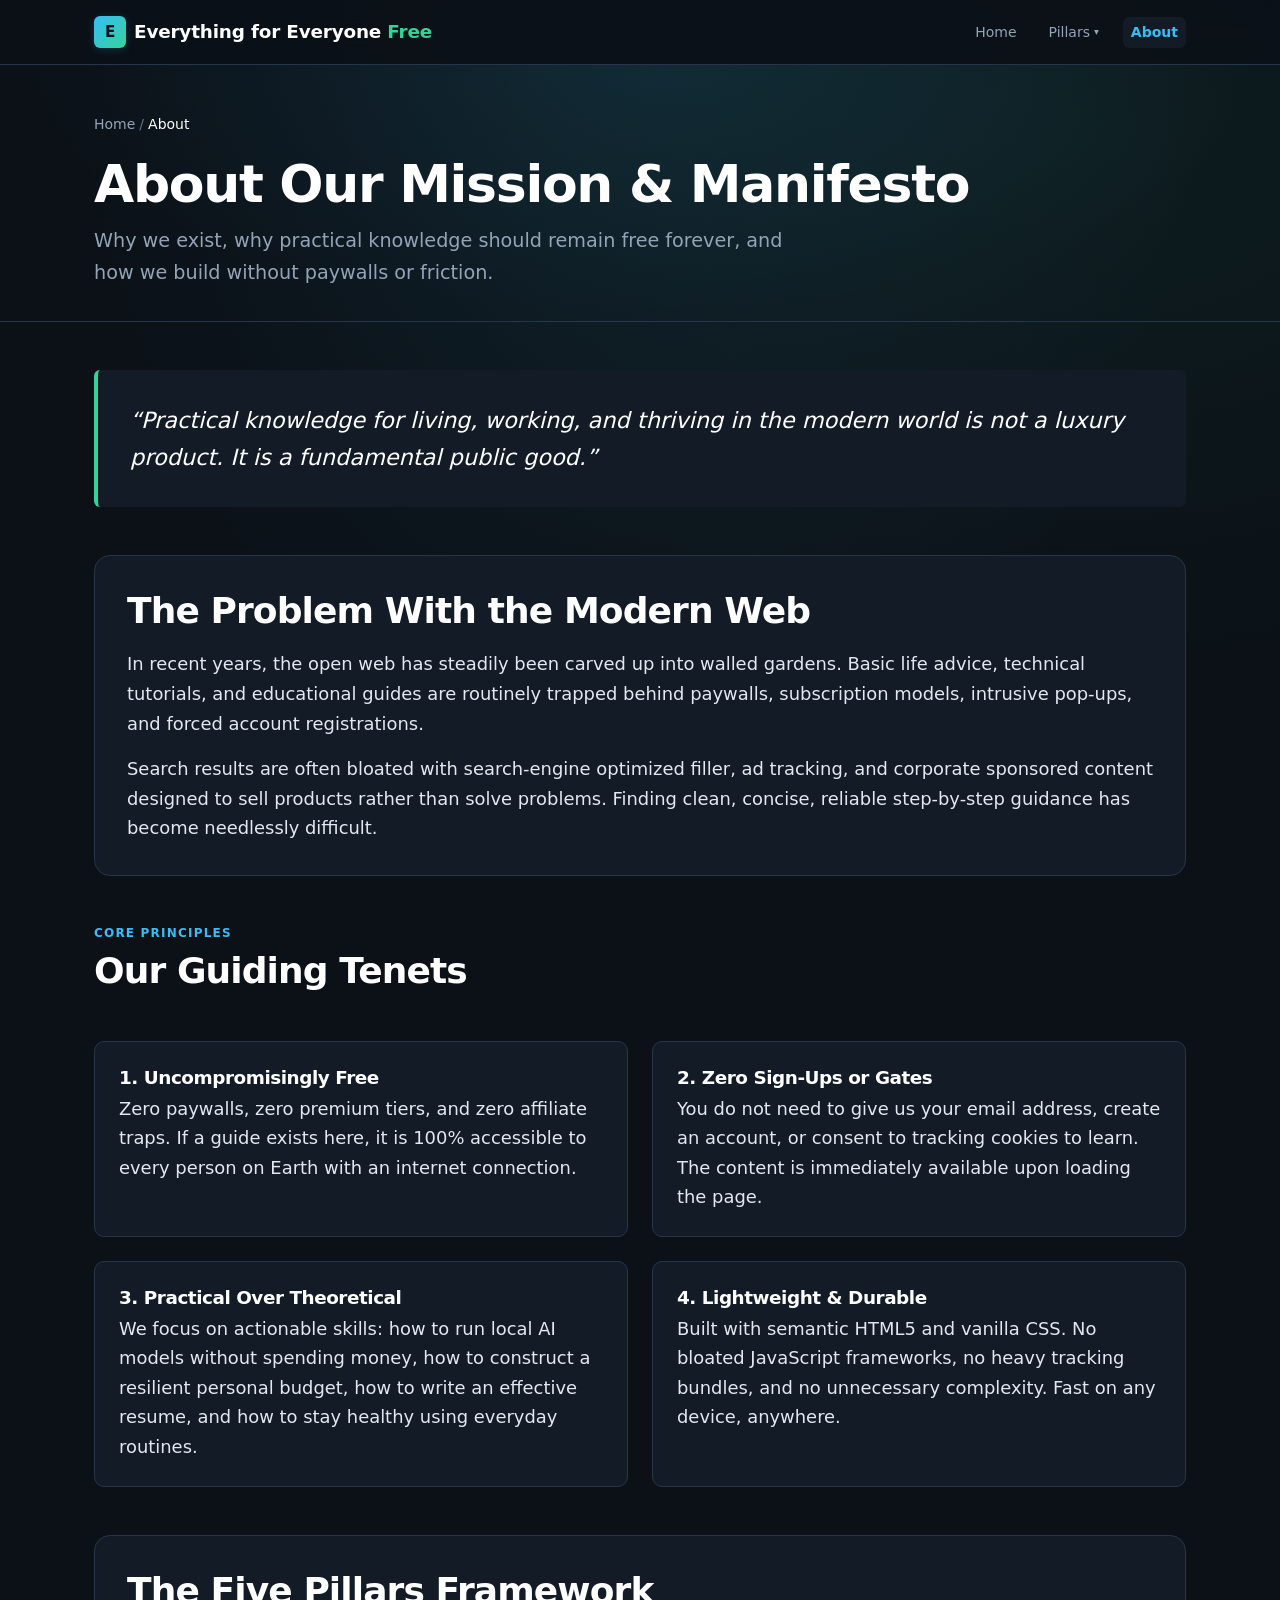
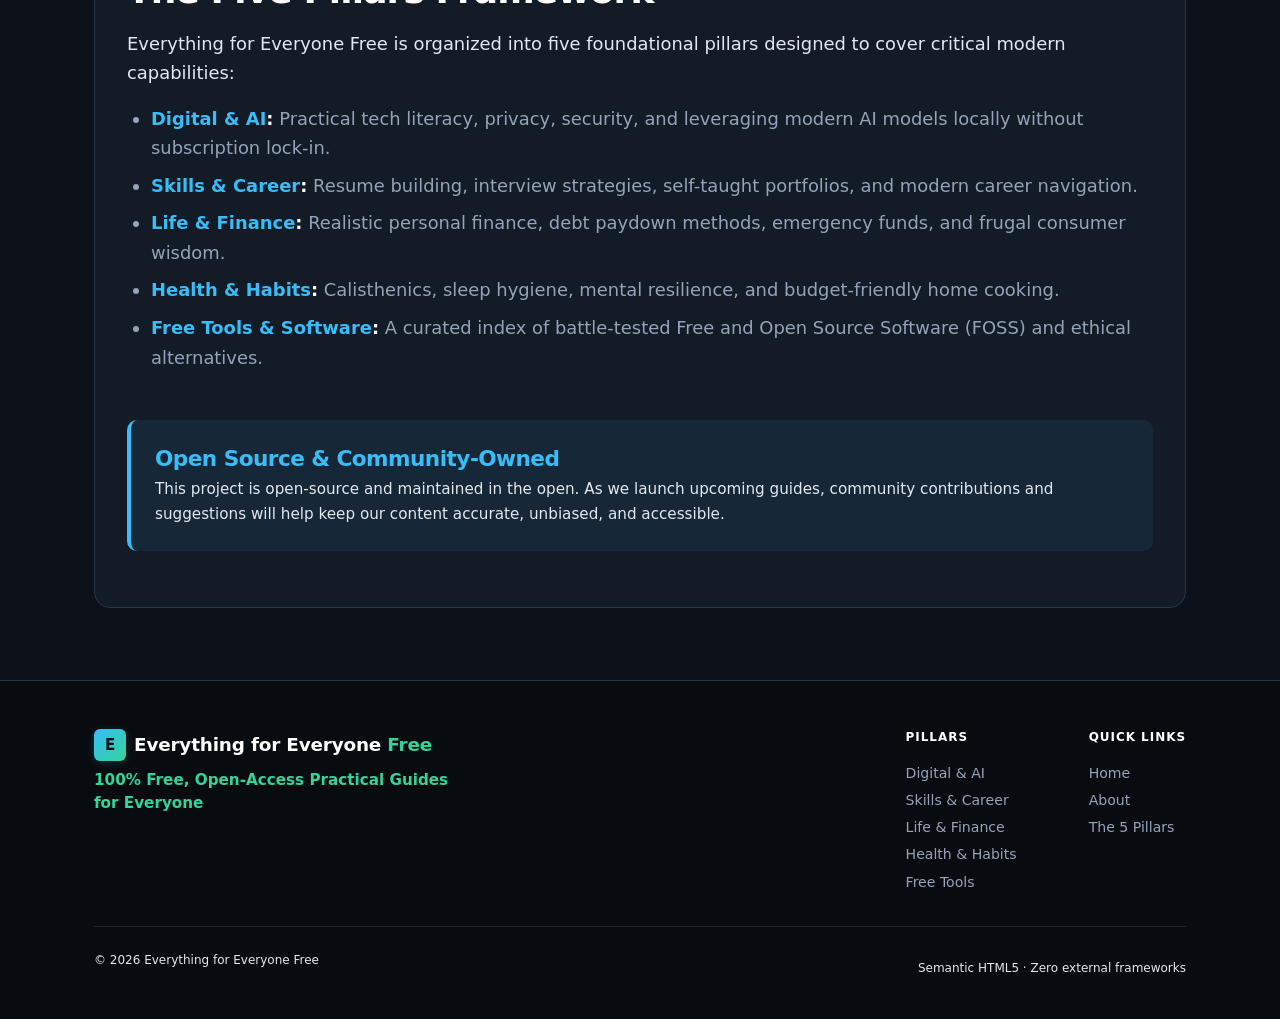
==== commit e290ff46: "Day 03: responsive navbar, mobile menu, and global footer" ====
--- a/about.html
+++ b/about.html
@@ -19,20 +19,22 @@
       </a>
 
       <button class="nav-toggle" aria-label="Toggle navigation menu" aria-expanded="false" aria-controls="primary-nav">
-        ☰
+        <span class="hamburger-box" aria-hidden="true">
+          <span class="hamburger-inner"></span>
+        </span>
       </button>
 
       <nav id="primary-nav" class="site-nav" aria-label="Primary navigation">
         <ul>
           <li><a href="index.html">Home</a></li>
           <li class="nav-dropdown">
-            <a href="index.html#pillars">Pillars ▾</a>
-            <div class="nav-dropdown-menu">
-              <a href="pillars/digital-ai.html">Digital &amp; AI</a>
-              <a href="pillars/skills-career.html">Skills &amp; Career</a>
-              <a href="pillars/life-finance.html">Life &amp; Finance</a>
-              <a href="pillars/health-habits.html">Health &amp; Habits</a>
-              <a href="pillars/free-tools.html">Free Tools</a>
+            <a href="index.html#pillars" class="nav-dropdown-trigger" aria-haspopup="true">Pillars <span class="dropdown-arrow" aria-hidden="true">▾</span></a>
+            <div class="nav-dropdown-menu" role="menu">
+              <a href="pillars/digital-ai.html" role="menuitem">Digital &amp; AI</a>
+              <a href="pillars/skills-career.html" role="menuitem">Skills &amp; Career</a>
+              <a href="pillars/life-finance.html" role="menuitem">Life &amp; Finance</a>
+              <a href="pillars/health-habits.html" role="menuitem">Health &amp; Habits</a>
+              <a href="pillars/free-tools.html" role="menuitem">Free Tools</a>
             </div>
           </li>
           <li><a href="about.html" class="active" aria-current="page">About</a></li>
@@ -139,12 +141,12 @@
     <div class="container footer-inner">
       <div class="footer-top">
         <div class="footer-brand">
-          <a href="index.html" class="brand-logo">
+          <a href="index.html" class="brand-logo" aria-label="Everything for Everyone Free Homepage">
             <span class="brand-icon">E</span>
             <span>Everything for Everyone <span class="brand-highlight">Free</span></span>
           </a>
-          <p>
-            Free, open-access tutorials and practical everyday life guides for everyone — zero paywalls, zero sign-ups.
+          <p class="footer-tagline">
+            100% Free, Open-Access Practical Guides for Everyone
           </p>
         </div>
 
@@ -156,23 +158,24 @@
               <li><a href="pillars/skills-career.html">Skills &amp; Career</a></li>
               <li><a href="pillars/life-finance.html">Life &amp; Finance</a></li>
               <li><a href="pillars/health-habits.html">Health &amp; Habits</a></li>
-              <li><a href="pillars/free-tools.html">Free Tools &amp; Software</a></li>
+              <li><a href="pillars/free-tools.html">Free Tools</a></li>
             </ul>
           </div>
 
           <div class="footer-col">
-            <h4>Project</h4>
+            <h4>Quick Links</h4>
             <ul>
-              <li><a href="about.html">About &amp; Manifesto</a></li>
-              <li><a href="index.html#pillars">Explore Framework</a></li>
+              <li><a href="index.html">Home</a></li>
+              <li><a href="about.html">About</a></li>
+              <li><a href="index.html#pillars">The 5 Pillars</a></li>
             </ul>
           </div>
         </div>
       </div>
 
       <div class="footer-bottom">
-        <p>© <span class="current-year">2026</span> Everything for Everyone Free. Open Knowledge for Humanity.</p>
-        <p>Built with semantic HTML5 &amp; zero external frameworks.</p>
+        <p>© 2026 Everything for Everyone Free</p>
+        <p>Semantic HTML5 · Zero external frameworks</p>
       </div>
     </div>
   </footer>
--- a/css/style.css
+++ b/css/style.css
@@ -607,7 +607,7 @@
   position: sticky;
   top: 0;
   z-index: 100;
-  background-color: rgba(11, 17, 23, 0.88);
+  background-color: rgba(11, 17, 23, 0.92);
   backdrop-filter: blur(14px);
   -webkit-backdrop-filter: blur(14px);
   border-bottom: 1px solid var(--color-border);
@@ -621,7 +621,7 @@
 }
 
 .brand-logo {
-  display: flex;
+  display: inline-flex;
   align-items: center;
   gap: var(--space-sm);
   font-size: 1.15rem;
@@ -633,6 +633,7 @@
 
 .brand-logo:hover {
   text-decoration: none;
+  color: var(--color-text-white);
 }
 
 .brand-icon {
@@ -645,8 +646,9 @@
   color: #0b1117;
   border-radius: var(--radius-sm);
   font-weight: 800;
-  font-size: 0.9rem;
+  font-size: 0.95rem;
   box-shadow: 0 2px 8px var(--color-primary-glow);
+  flex-shrink: 0;
 }
 
 .brand-highlight {
@@ -654,16 +656,77 @@
   font-weight: 800;
 }
 
+/* Hamburger button */
 .nav-toggle {
   display: none;
-  background: transparent;
+  align-items: center;
+  justify-content: center;
+  width: 44px;
+  height: 44px;
+  background: var(--color-surface);
   border: 1px solid var(--color-border);
+  border-radius: var(--radius-md);
   color: var(--color-text-white);
-  padding: var(--space-xs) var(--space-sm);
-  border-radius: var(--radius-sm);
-  font-size: 1.25rem;
   cursor: pointer;
-  line-height: 1;
+  padding: 0;
+  transition: all var(--transition-fast);
+}
+
+.nav-toggle:hover {
+  background-color: var(--color-surface-hover);
+  border-color: var(--color-primary);
+}
+
+.hamburger-box {
+  width: 20px;
+  height: 14px;
+  display: inline-block;
+  position: relative;
+}
+
+.hamburger-inner,
+.hamburger-inner::before,
+.hamburger-inner::after {
+  width: 20px;
+  height: 2px;
+  background-color: var(--color-text-white);
+  border-radius: 2px;
+  position: absolute;
+  transition: transform var(--transition-normal), opacity var(--transition-fast), top var(--transition-fast), background-color var(--transition-fast);
+}
+
+.hamburger-inner {
+  top: 50%;
+  transform: translateY(-50%);
+}
+
+.hamburger-inner::before {
+  content: "";
+  top: -6px;
+  left: 0;
+}
+
+.hamburger-inner::after {
+  content: "";
+  top: 6px;
+  left: 0;
+}
+
+/* Hamburger active transformation to "X" */
+.nav-toggle[aria-expanded="true"] .hamburger-inner {
+  background-color: transparent;
+}
+
+.nav-toggle[aria-expanded="true"] .hamburger-inner::before {
+  top: 0;
+  transform: rotate(45deg);
+  background-color: var(--color-cyan);
+}
+
+.nav-toggle[aria-expanded="true"] .hamburger-inner::after {
+  top: 0;
+  transform: rotate(-45deg);
+  background-color: var(--color-cyan);
 }
 
 .site-nav ul {
@@ -680,6 +743,9 @@
   padding: var(--space-xs) var(--space-sm);
   border-radius: var(--radius-sm);
   transition: all var(--transition-fast);
+  display: inline-flex;
+  align-items: center;
+  gap: var(--space-xs);
 }
 
 .site-nav a:hover,
@@ -699,12 +765,23 @@
   position: relative;
 }
 
+.dropdown-arrow {
+  font-size: 0.7em;
+  transition: transform var(--transition-fast);
+  display: inline-block;
+}
+
+.nav-dropdown:hover .dropdown-arrow,
+.nav-dropdown:focus-within .dropdown-arrow {
+  transform: rotate(180deg);
+}
+
 .nav-dropdown-menu {
   display: none;
   position: absolute;
-  top: 100%;
+  top: calc(100% + 4px);
   left: 0;
-  min-width: 200px;
+  min-width: 220px;
   background-color: var(--color-surface);
   border: 1px solid var(--color-border);
   border-radius: var(--radius-md);
@@ -721,10 +798,18 @@
 }
 
 .nav-dropdown-menu a {
-  padding: var(--space-xs) var(--space-md);
+  padding: 0.65rem var(--space-md);
   border-radius: 0;
   width: 100%;
   display: block;
+  font-size: var(--font-size-sm);
+  color: var(--color-text-muted);
+}
+
+.nav-dropdown-menu a:hover,
+.nav-dropdown-menu a.active {
+  background-color: var(--color-surface-hover);
+  color: var(--color-primary);
 }
 
 /* --- 10. Hero & Page Header Sections --- */
@@ -1059,6 +1144,13 @@
   margin-top: var(--space-sm);
 }
 
+.footer-tagline {
+  color: var(--color-emerald) !important;
+  font-weight: 600;
+  font-size: 0.95rem !important;
+  line-height: 1.5;
+}
+
 .footer-links-group {
   display: flex;
   flex-wrap: wrap;
@@ -1104,7 +1196,7 @@
 /* --- 13. Mobile Viewport Adjustments (< 768px) --- */
 @media (max-width: 767px) {
   .nav-toggle {
-    display: block;
+    display: inline-flex;
   }
 
   .site-nav {
@@ -1117,22 +1209,39 @@
     border-bottom: 1px solid var(--color-border);
     padding: var(--space-md);
     box-shadow: var(--shadow-lg);
+    max-height: calc(100vh - 72px);
+    overflow-y: auto;
   }
 
   .site-nav.is-open {
     display: block;
+    animation: navSlideDown 200ms ease forwards;
+  }
+
+  @keyframes navSlideDown {
+    from {
+      opacity: 0;
+      transform: translateY(-8px);
+    }
+    to {
+      opacity: 1;
+      transform: translateY(0);
+    }
   }
 
   .site-nav ul {
     flex-direction: column;
-    align-items: flex-start;
+    align-items: stretch;
     gap: var(--space-xs);
   }
 
   .site-nav a {
-    display: block;
+    display: flex;
+    align-items: center;
+    justify-content: space-between;
     width: 100%;
-    padding: var(--space-sm);
+    padding: var(--space-sm) var(--space-md);
+    border-radius: var(--radius-sm);
   }
 
   .nav-dropdown {
@@ -1142,11 +1251,20 @@
   .nav-dropdown-menu {
     position: static;
     display: flex;
+    flex-direction: column;
     background-color: var(--color-surface-elevated);
     box-shadow: none;
-    border: none;
-    margin-left: var(--space-md);
+    border: 1px solid var(--color-border);
+    border-radius: var(--radius-sm);
+    margin-left: var(--space-sm);
     margin-top: var(--space-xs);
+    margin-bottom: var(--space-xs);
+    padding: var(--space-xs) 0;
+  }
+
+  .nav-dropdown-menu a {
+    padding: 0.55rem var(--space-md);
+    font-size: var(--font-size-sm);
   }
 
   .hero-actions {
